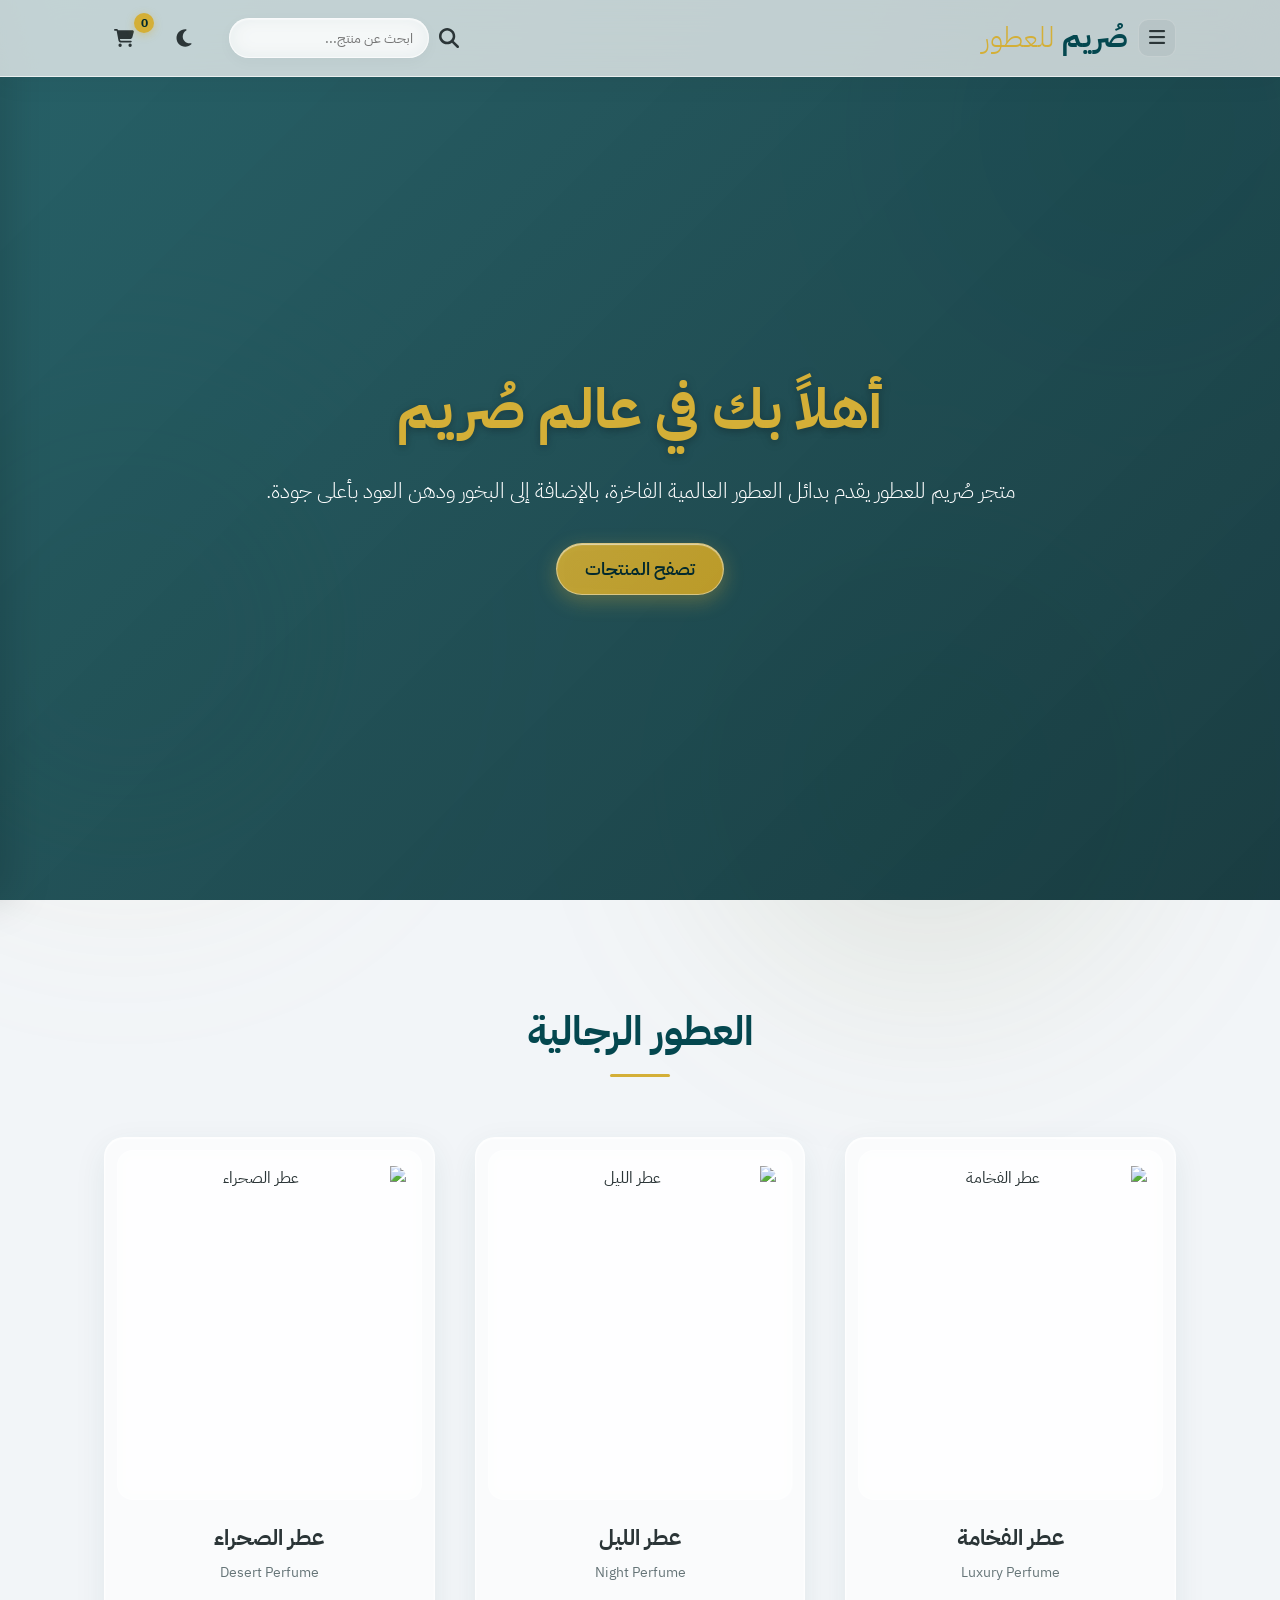
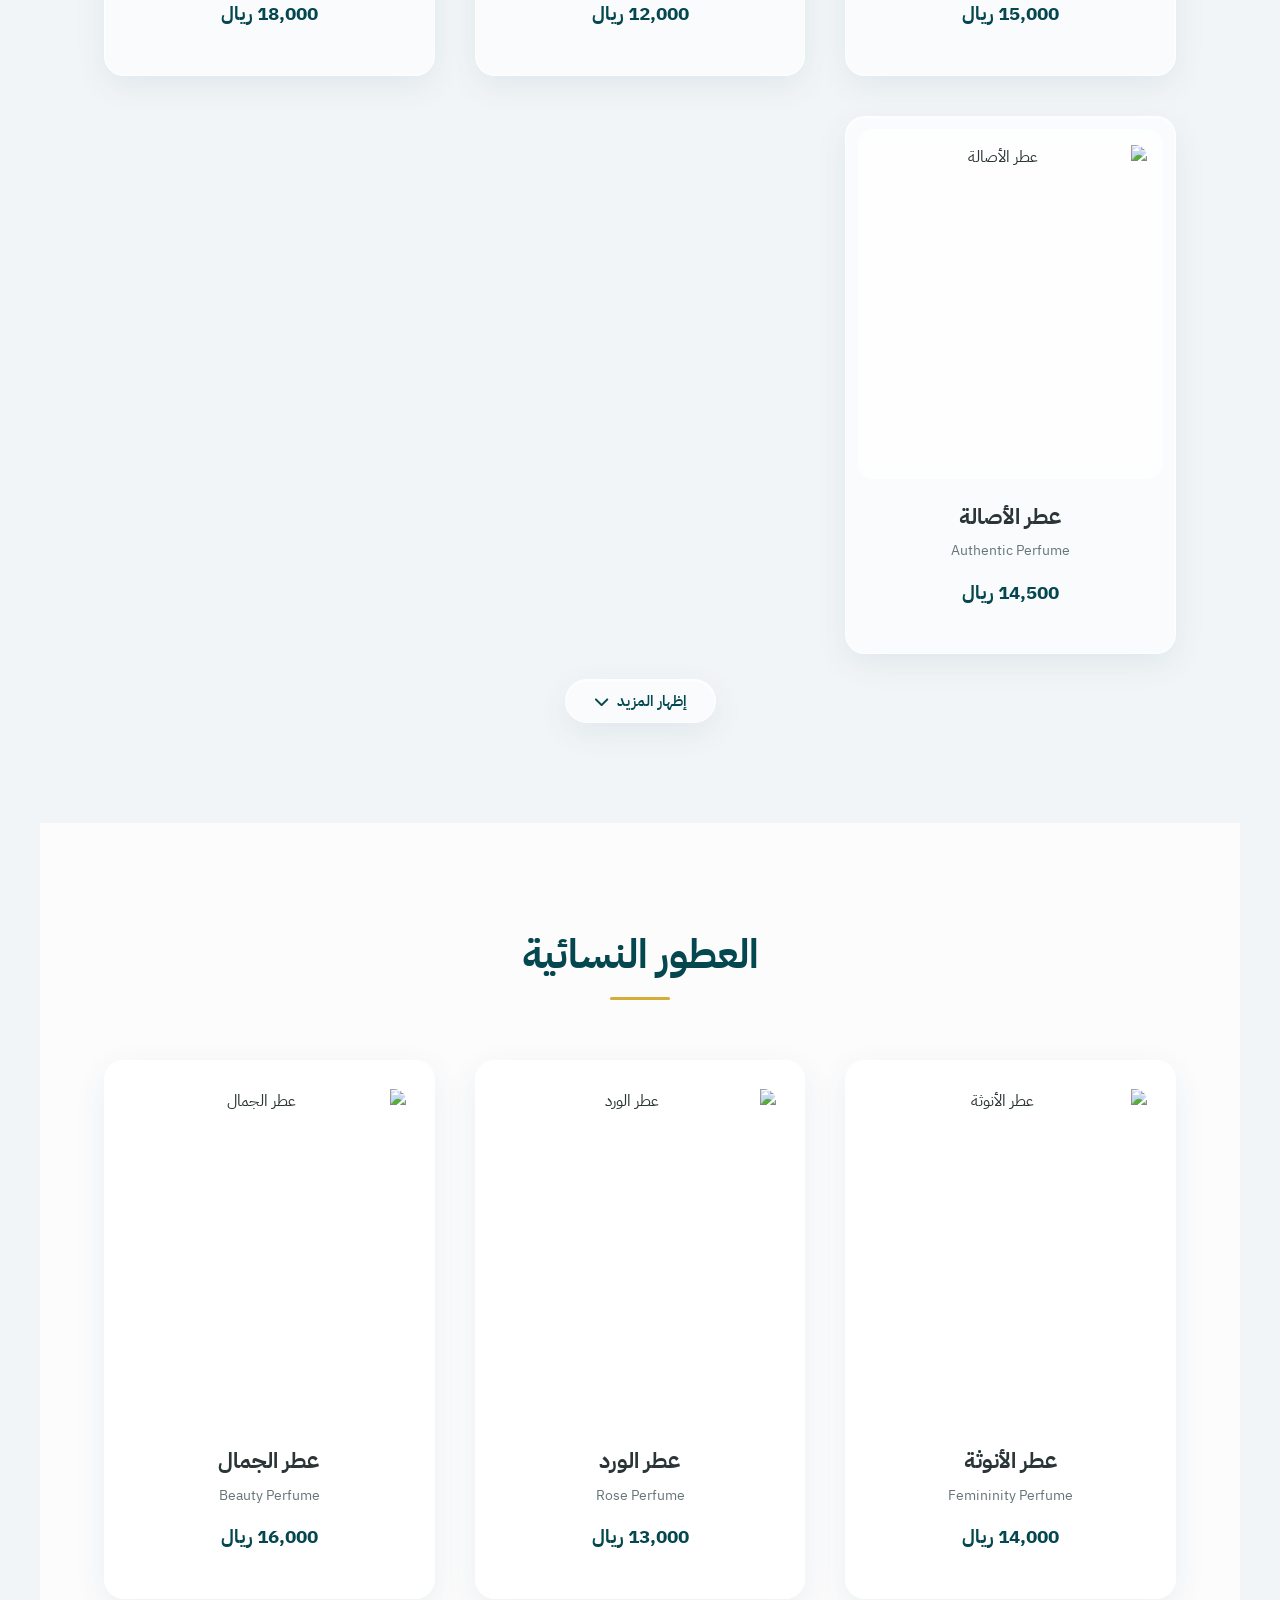
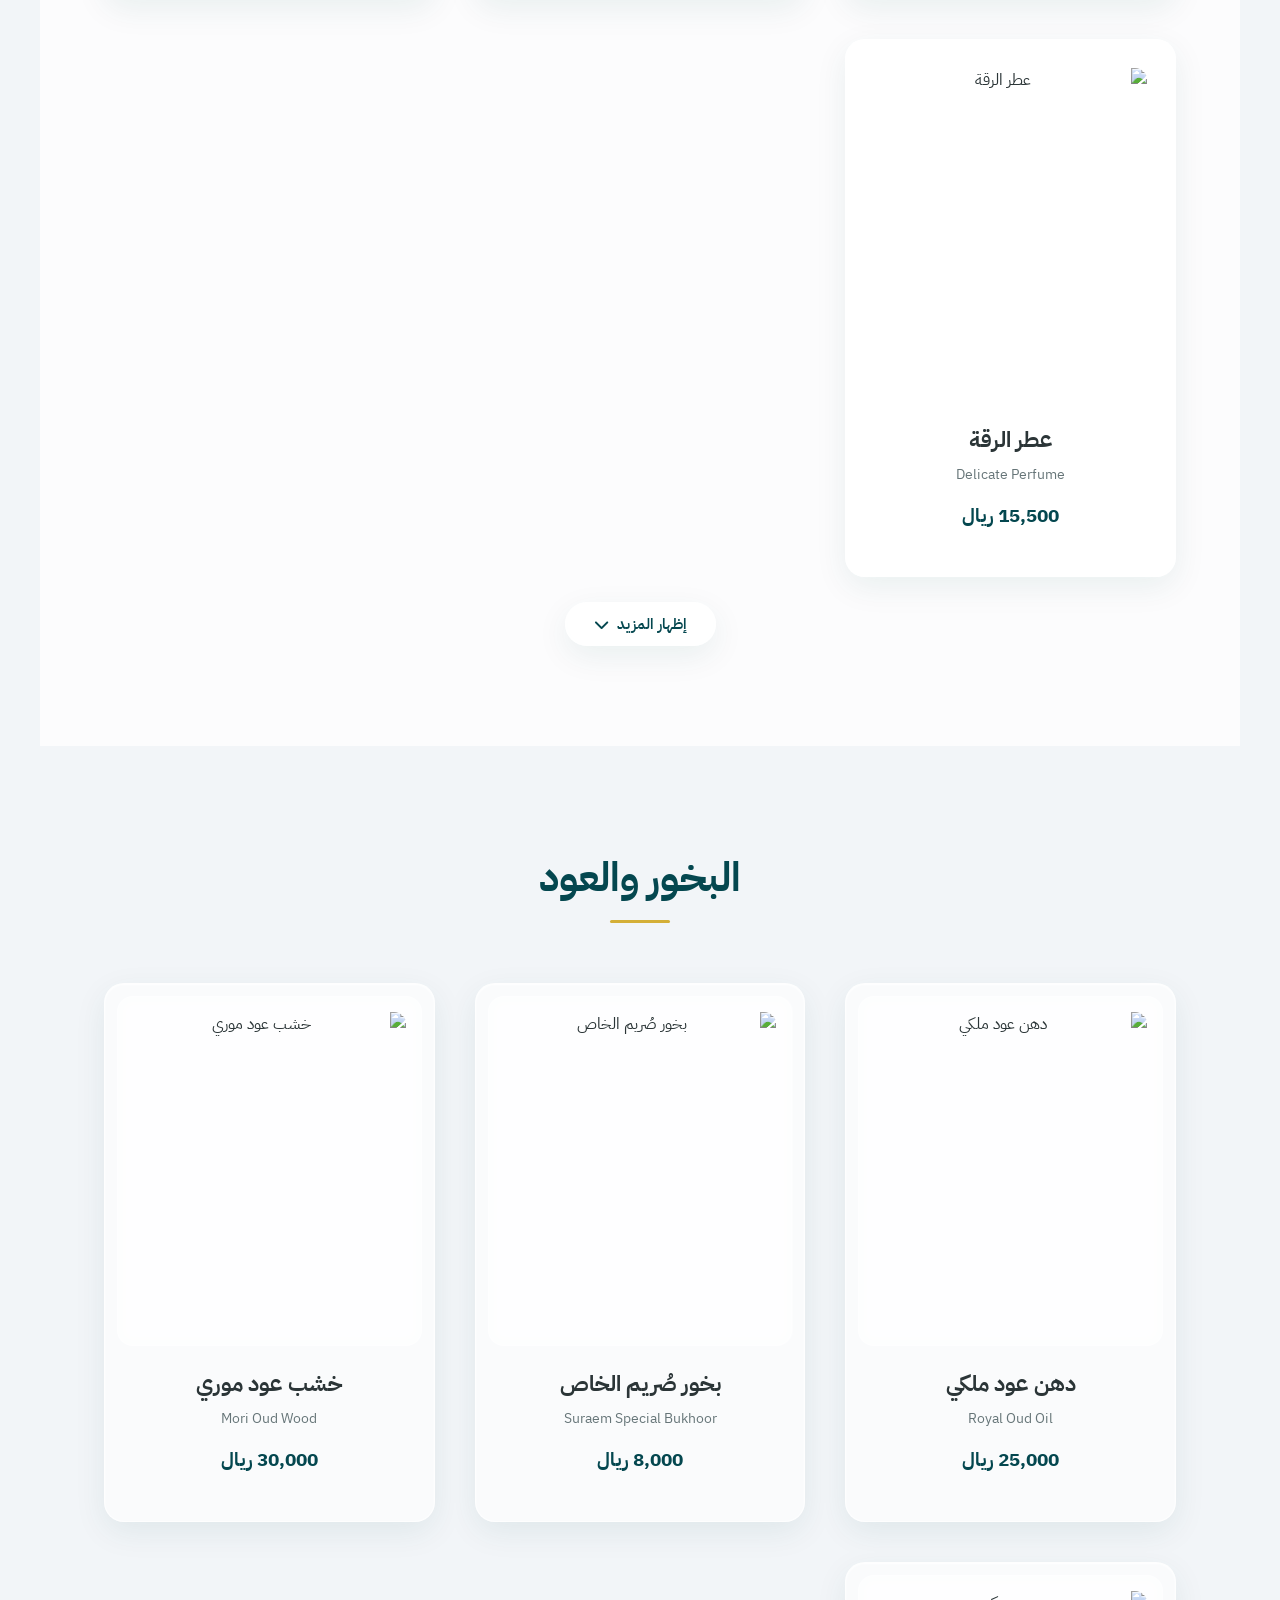
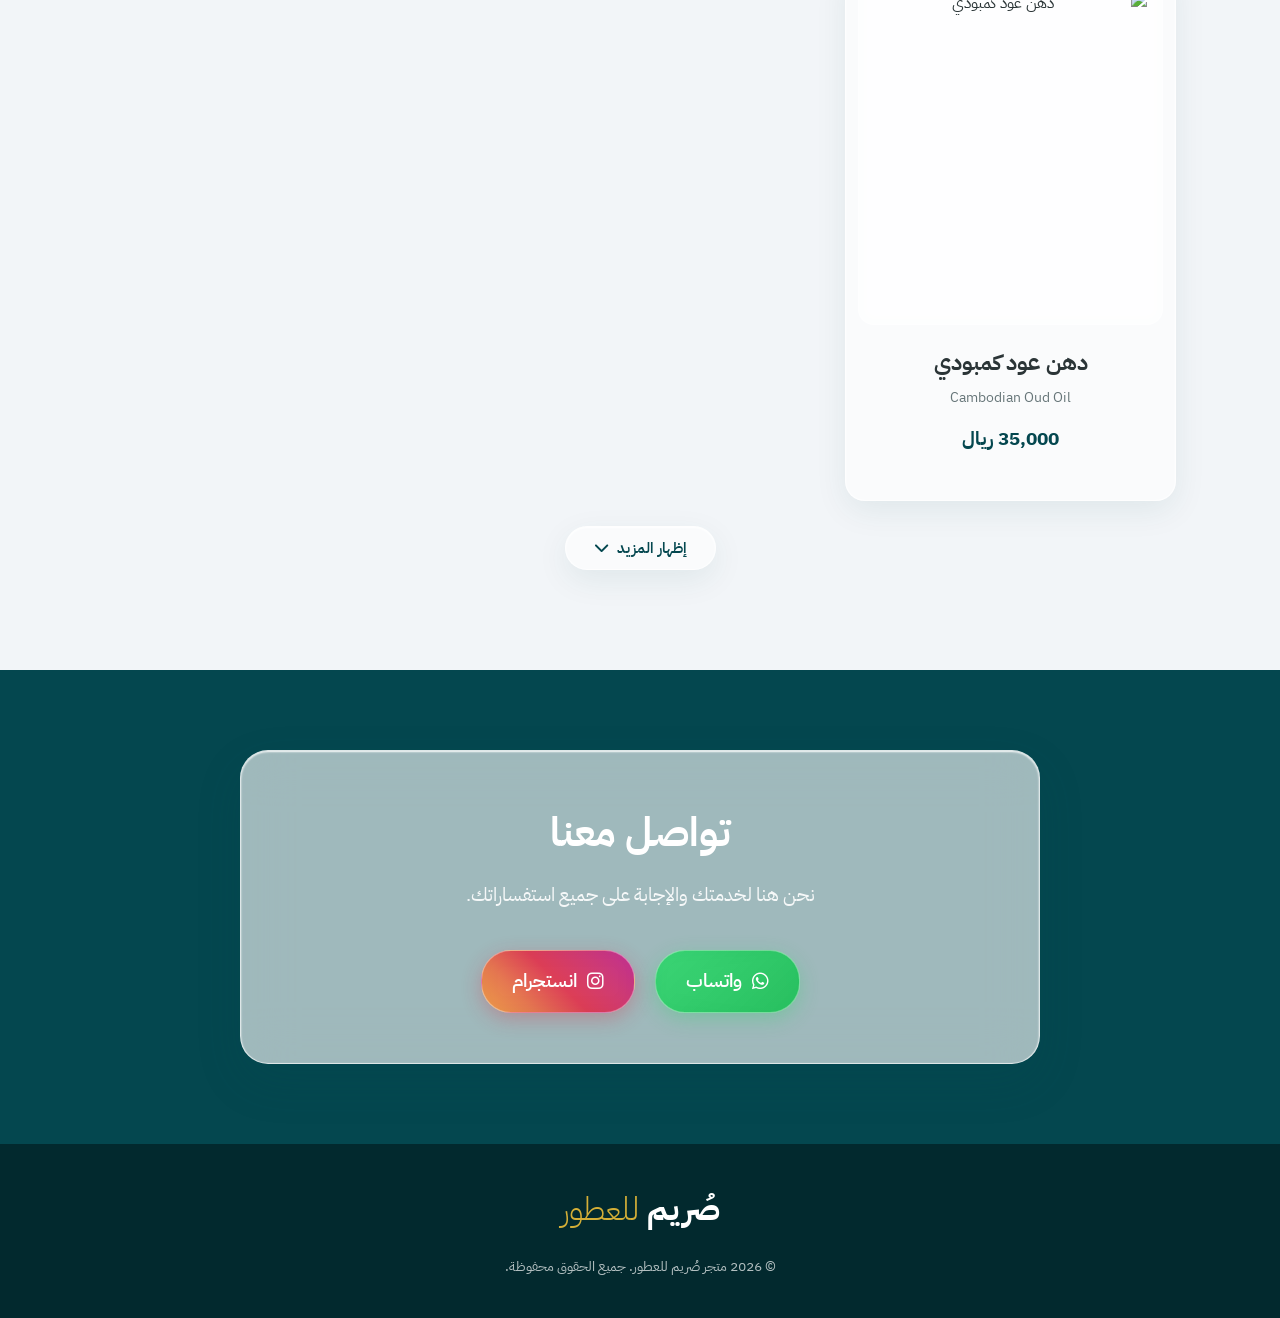
==== index.html @ 3598e78b "Add files via upload" ====
<!DOCTYPE html>
<html lang="ar" dir="rtl">

<head>
    <meta charset="UTF-8">
    <meta name="viewport" content="width=device-width, initial-scale=1.0">
    <title>صُريم للعطور | Suraem Perfumes</title>
    <!-- Google Fonts -->
    <link rel="preconnect" href="https://fonts.googleapis.com">
    <link rel="preconnect" href="https://fonts.gstatic.com" crossorigin>
    <link href="https://fonts.googleapis.com/css2?family=IBM+Plex+Sans+Arabic:wght@300;400;500;600;700&display=swap" rel="stylesheet">
    <!-- Font Awesome for Icons -->
    <link rel="stylesheet" href="https://cdnjs.cloudflare.com/ajax/libs/font-awesome/6.4.0/css/all.min.css">
    <!-- Custom CSS -->
    <link rel="stylesheet" href="style.css">
</head>

<body>

    <!-- Ambient Glass Background Orbs -->
    <div class="ambient-glow orb-1"></div>
    <div class="ambient-glow orb-2"></div>
    <div class="ambient-glow orb-3"></div>

    <!-- Loading Overlay for WhatsApp Redirect -->
    <div id="loader" class="loader-overlay hidden">
        <div class="spinner"></div>
        <p>جاري تحويلك للواتساب...</p>
    </div>

    <!-- Navigation Drawer Overlay -->
    <div id="nav-drawer-overlay" class="drawer-overlay hidden"></div>

    <!-- Navigation -->
    <nav id="navbar">
        <div class="nav-container">
            <div class="nav-brand-group">
                <div class="hamburger" id="hamburger-toggle" title="القائمة">
                    <i class="fas fa-bars"></i>
                </div>
                <a href="#" class="logo" id="nav-logo">
                    <h1>صُريم <span>للعطور</span></h1>
                </a>
            </div>

            <ul class="nav-links" id="main-nav-links">
                <li><a href="#home" data-target="home" class="nav-link scroll-link active"><i class="fas fa-home nav-icon"></i> الرئيسية</a></li>
                <li><a href="#men" data-target="men" class="nav-link scroll-link"><i class="fas fa-mars nav-icon"></i> عطور رجالية</a></li>
                <li><a href="#women" data-target="women" class="nav-link scroll-link"><i class="fas fa-venus nav-icon"></i> عطور نسائية</a></li>
                <li><a href="#oud" data-target="oud" class="nav-link scroll-link"><i class="fas fa-smog nav-icon"></i> بخور وعود</a></li>
                <li><a href="#contact" data-target="contact" class="nav-link scroll-link"><i class="fas fa-envelope nav-icon"></i> تواصل بنا</a></li>
                <li><a href="admin.html" id="admin-nav-link" class="nav-link admin-link"><i class="fas fa-user-shield nav-icon"></i> لوحة الإدارة</a></li>
            </ul>

            <div class="nav-actions">
                <div class="search-container" id="search-container">
                    <button id="search-toggle" class="icon-btn search-btn" title="بحث">
                        <svg xmlns="http://www.w3.org/2000/svg" viewBox="0 0 512 512" fill="currentColor" width="20"
                            height="20">
                            <path
                                d="M416 208c0 45.9-14.9 88.3-40 122.7L502.6 457.4c12.5 12.5 12.5 32.8 0 45.3s-32.8 12.5-45.3 0L330.7 376c-34.4 25.2-76.8 40-122.7 40C93.1 416 0 322.9 0 208S93.1 0 208 0S416 93.1 416 208zM208 352a144 144 0 1 0 0-288 144 144 0 1 0 0 288z" />
                        </svg>
                    </button>
                    <div class="search-box-wrapper" id="search-box-wrapper">
                        <div class="search-input-inner">
                            <input type="text" id="search-input" class="search-input" placeholder="ابحث عن منتج...">
                            <button id="search-close" class="search-close-btn" title="إغلاق البحث">
                                <i class="fas fa-times"></i>
                            </button>
                        </div>
                        <div id="search-results" class="search-results hidden"></div>
                    </div>
                </div>
                <button id="theme-toggle" class="icon-btn" title="تغيير المظهر">
                    <svg xmlns="http://www.w3.org/2000/svg" viewBox="0 0 384 512" fill="currentColor" width="20"
                        height="20">
                        <path
                            d="M223.5 32C100 32 0 132.3 0 256S100 480 223.5 480c60.6 0 115.5-24.2 155.8-63.4c5-4.9 6.3-12.5 3.1-18.7s-10.1-9.7-17-8.5c-9.8 1.7-19.8 2.6-30.1 2.6c-96.9 0-175.5-78.8-175.5-176c0-65.8 36-123.1 89.3-153.3c6.1-3.5 9.2-10.5 7.7-17.3s-7.3-11.9-14.3-12.5c-6.3-.5-12.6-.8-19-.8z" />
                    </svg>
                </button>
                <button id="cart-toggle" class="icon-btn cart-btn" title="السلة">
                    <svg xmlns="http://www.w3.org/2000/svg" viewBox="0 0 576 512" fill="currentColor" width="20"
                        height="20">
                        <path
                            d="M0 24C0 10.7 10.7 0 24 0H69.5c22 0 41.5 12.8 50.6 32h411c26.3 0 45.5 25 38.6 50.4l-41 152.3c-8.5 31.4-37 53.3-69.5 53.3H170.7l5.4 28.5c2.2 11.3 12.1 19.5 23.6 19.5H488c13.3 0 24 10.7 24 24s-10.7 24-24 24H199.7c-34.6 0-64.3-24.6-70.7-58.5L77.4 54.5c-.7-3.8-4-6.5-7.9-6.5H24C10.7 48 0 37.3 0 24zM128 464a48 48 0 1 1 96 0 48 48 0 1 1 -96 0zm336-48a48 48 0 1 1 0 96 48 48 0 1 1 0-96z" />
                    </svg>
                    <span id="cart-count" class="cart-count">0</span>
                </button>
            </div>
        </div>
    </nav>

    <!-- Cart Sidebar -->
    <div id="cart-overlay" class="cart-overlay hidden"></div>
    <aside id="cart-sidebar" class="cart-sidebar closed">
        <div class="cart-header">
            <h2>سلة المشتريات</h2>
            <button id="close-cart" class="close-btn"><i class="fas fa-times"></i></button>
        </div>
        <div id="cart-items" class="cart-items">
            <!-- Cart items will be injected here by JS -->
        </div>
        <div class="cart-footer">
            <div class="cart-total">
                <span>الإجمالي:</span>
                <span id="total-price" class="total-price">0 ريال</span>
            </div>
            <button id="checkout-btn" class="btn btn-primary checkout-btn" disabled>
                <i class="fab fa-whatsapp"></i> إتمام الطلب
            </button>
        </div>
    </aside>

    <!-- Main Views Container -->
    <main id="app-container">

        <!-- ================= HOME VIEW ================= -->
        <div id="home-view" class="view active-view">
            <!-- Hero Section -->
            <header id="home" class="hero">
                <div class="hero-overlay"></div>
                <div class="hero-content fade-in">
                    <h2>أهلاً بك في عالم صُريم</h2>
                    <p>متجر صُريم للعطور يقدم بدائل العطور العالمية الفاخرة، بالإضافة إلى البخور ودهن العود بأعلى جودة.
                    </p>
                    <button id="shop-now-btn" class="btn btn-primary">تصفح المنتجات</button>
                </div>
            </header>

            <!-- Men's Perfumes Section -->
            <section id="men" class="products-section">
                <div class="section-title fade-in">
                    <h2>العطور الرجالية</h2>
                    <div class="underline"></div>
                </div>
                <div id="men-grid" class="products-grid">
                    <!-- Injected by JS -->
                </div>
                <div id="men-action" class="section-action"></div>
            </section>

            <!-- Women's Perfumes Section -->
            <section id="women" class="products-section bg-secondary">
                <div class="section-title fade-in">
                    <h2>العطور النسائية</h2>
                    <div class="underline"></div>
                </div>
                <div id="women-grid" class="products-grid">
                    <!-- Injected by JS -->
                </div>
                <div id="women-action" class="section-action"></div>
            </section>

            <!-- Incense & Oud Section -->
            <section id="oud" class="products-section">
                <div class="section-title fade-in">
                    <h2>البخور والعود</h2>
                    <div class="underline"></div>
                </div>
                <div id="oud-grid" class="products-grid">
                    <!-- Injected by JS -->
                </div>
                <div id="oud-action" class="section-action"></div>
            </section>

            <!-- Contact Section -->
            <section id="contact" class="contact-section bg-primary fade-in">
                <div class="contact-content">
                    <h2>تواصل معنا</h2>
                    <p>نحن هنا لخدمتك والإجابة على جميع استفساراتك.</p>
                    <div class="social-links">
                        <a href="https://wa.me/967783445511" target="_blank" class="social-btn whatsapp">
                            <i class="fab fa-whatsapp"></i> واتساب
                        </a>
                        <a href="https://www.instagram.com/suraemye?igsh=Nmk2NDN5eDNycDFh" target="_blank"
                            class="social-btn instagram">
                            <i class="fab fa-instagram"></i> انستجرام
                        </a>
                    </div>
                </div>
            </section>
        </div>

        <!-- ================= PRODUCT DETAILS VIEW ================= -->
        <div id="product-view" class="view hidden-view">
            <div class="product-page-container">
                <button id="back-to-home" class="back-btn"><i class="fas fa-arrow-right"></i> العودة للمتجر</button>

                <div class="product-details-grid" id="product-details-content">
                    <!-- Product details injected by JS -->
                </div>

                <!-- You May Also Like Section -->
                <section class="related-products-section">
                    <div class="section-title">
                        <h2>قد يعجبك أيضاً</h2>
                        <div class="underline"></div>
                    </div>
                    <div id="related-grid" class="products-grid"></div>
                </section>
            </div>
        </div>

    </main>

    <!-- Footer -->
    <footer>
        <div class="footer-content">
            <div class="footer-logo">
                <h2>صُريم <span>للعطور</span></h2>
            </div>
            <p>&copy; 2026 متجر صُريم للعطور. جميع الحقوق محفوظة.</p>
        </div>
    </footer>

    <!-- Scripts -->
    <script src="script.js"></script>
    <script>
        if ('serviceWorker' in navigator) {
            window.addEventListener('load', () => {
                navigator.serviceWorker.register('sw.js')
                    .then(reg => console.log('Service Worker Registered:', reg.scope))
                    .catch(err => console.error('Service Worker Registration Failed:', err));
            });
        }
    </script>
</body>

</html>
---- style.css ----
/* Custom Properties - Light Mode (Default) - Apple Glassmorphism Theme */
:root {
    --primary-color: #04474F;
    --primary-light: #06606b;
    --primary-dark: #02292e;
    --accent-color: #D4AF37;
    /* Gold */
    --accent-light: #f3e5ab;
    /* Soft Beige */

    --bg-main: #f2f5f8;
    --bg-secondary: rgba(255, 255, 255, 0.72);
    --bg-card: rgba(255, 255, 255, 0.62);
    --bg-card-hover: rgba(255, 255, 255, 0.82);

    --text-main: #2b3537;
    --text-muted: #667578;
    --text-inverse: #ffffff;

    --border-color: rgba(255, 255, 255, 0.5);
    --glass-border: 1px solid rgba(255, 255, 255, 0.65);
    --glass-border-hover: 1px solid rgba(212, 175, 55, 0.5);
    --glass-blur: blur(16px);
    --glass-blur-heavy: blur(26px);

    --transition: all 0.3s ease;
    --shadow: 0 10px 32px 0 rgba(4, 71, 79, 0.08), 0 1px 1px 0 rgba(255, 255, 255, 0.8) inset;
    --shadow-hover: 0 18px 45px 0 rgba(4, 71, 79, 0.15), 0 1px 2px 0 rgba(255, 255, 255, 0.95) inset;

    --font-ar: 'IBM Plex Sans Arabic', -apple-system, BlinkMacSystemFont, 'Segoe UI', Roboto, sans-serif;
    --font-en: 'IBM Plex Sans Arabic', -apple-system, BlinkMacSystemFont, 'Segoe UI', Roboto, sans-serif;
}

/* Custom Properties - Dark Mode - Apple Dark Glass Theme */
body.dark-mode {
    --bg-main: #0d1315;
    --bg-secondary: rgba(22, 33, 35, 0.72);
    --bg-card: rgba(26, 38, 41, 0.62);
    --bg-card-hover: rgba(34, 49, 53, 0.8);

    --text-main: #f0f4f5;
    --text-muted: #a0b0b3;
    --text-inverse: #ffffff;

    --border-color: rgba(255, 255, 255, 0.12);
    --glass-border: 1px solid rgba(255, 255, 255, 0.15);
    --glass-border-hover: 1px solid rgba(212, 175, 55, 0.45);

    --shadow: 0 10px 32px 0 rgba(0, 0, 0, 0.45), 0 1px 1px 0 rgba(255, 255, 255, 0.1) inset;
    --shadow-hover: 0 18px 45px 0 rgba(212, 175, 55, 0.18), 0 1px 2px 0 rgba(255, 255, 255, 0.18) inset;
}

/* Reset & Base Styles */
* {
    margin: 0;
    padding: 0;
    box-sizing: border-box;
}

/* Hide Scrollbar Globally (Maintains Scroll Functionality) */
html,
body,
* {
    scrollbar-width: none !important;
    -ms-overflow-style: none !important;
}

html::-webkit-scrollbar,
body::-webkit-scrollbar,
*::-webkit-scrollbar {
    display: none !important;
    width: 0 !important;
    height: 0 !important;
}

html {
    scroll-behavior: auto;
}

body {
    font-family: var(--font-ar);
    color: var(--text-main);
    background-color: var(--bg-main);
    line-height: 1.6;
    overflow-x: hidden;
    position: relative;
    transition: background-color 0.3s ease, color 0.3s ease;
}

/* Ambient Glass Glow Orbs */
.ambient-glow {
    position: fixed;
    border-radius: 50%;
    filter: blur(100px);
    z-index: -1;
    pointer-events: none;
    opacity: 0.55;
    transition: opacity 0.5s ease;
}

body.dark-mode .ambient-glow {
    opacity: 0.35;
}

.orb-1 {
    top: -120px;
    right: -100px;
    width: 500px;
    height: 500px;
    background: radial-gradient(circle, rgba(4, 71, 79, 0.35) 0%, rgba(6, 96, 107, 0.08) 70%, transparent 100%);
}

.orb-2 {
    top: 40%;
    left: -150px;
    width: 550px;
    height: 550px;
    background: radial-gradient(circle, rgba(212, 175, 55, 0.25) 0%, rgba(243, 229, 171, 0.08) 70%, transparent 100%);
}

.orb-3 {
    bottom: -100px;
    right: 10%;
    width: 450px;
    height: 450px;
    background: radial-gradient(circle, rgba(4, 71, 79, 0.28) 0%, rgba(212, 175, 55, 0.18) 70%, transparent 100%);
}

a {
    text-decoration: none;
    color: inherit;
    transition: var(--transition);
}

ul {
    list-style: none;
}

img {
    max-width: 100%;
    height: auto;
    display: block;
}

/* Typography */
h1,
h2,
h3,
h4 {
    font-weight: 700;
    color: var(--primary-color);
}

body.dark-mode h1,
body.dark-mode h2,
body.dark-mode h3,
body.dark-mode h4 {
    color: var(--accent-color);
    /* Headings turn gold in dark mode for contrast */
}

body.dark-mode .logo h1 {
    color: var(--text-main);
}

body.dark-mode .logo span {
    color: var(--accent-color);
}

.product-name-en {
    font-family: var(--font-en);
    font-weight: 400;
    font-size: 0.9rem;
    color: var(--text-muted);
    margin-top: 5px;
}

/* Utility Classes */
.bg-secondary {
    background-color: var(--bg-secondary);
}

.bg-primary {
    background-color: var(--primary-color);
    color: var(--text-inverse);
}

.bg-primary h2,
.bg-primary p {
    color: var(--text-inverse);
}

/* Buttons */
.btn {
    display: inline-flex;
    justify-content: center;
    align-items: center;
    gap: 8px;
    padding: 12px 28px;
    border-radius: 30px;
    font-size: 1.1rem;
    font-weight: 600;
    cursor: pointer;
    transition: var(--transition);
    border: none;
    outline: none;
    text-align: center;
    font-family: var(--font-ar);
    backdrop-filter: blur(10px);
    -webkit-backdrop-filter: blur(10px);
}

.btn:disabled {
    opacity: 0.5;
    cursor: not-allowed;
    transform: none !important;
    box-shadow: none !important;
}

.btn-primary {
    background: linear-gradient(135deg, rgba(212, 175, 55, 0.9) 0%, rgba(197, 160, 40, 0.95) 100%);
    color: var(--primary-dark);
    border: 1px solid rgba(255, 255, 255, 0.4);
    box-shadow: 0 6px 20px rgba(212, 175, 55, 0.32), 0 1px 1px rgba(255, 255, 255, 0.6) inset;
}

.btn-primary:hover:not(:disabled) {
    background: linear-gradient(135deg, rgba(225, 188, 65, 0.95) 0%, rgba(212, 175, 55, 1) 100%);
    transform: translateY(-2px);
    box-shadow: 0 10px 25px rgba(212, 175, 55, 0.42), 0 1px 2px rgba(255, 255, 255, 0.8) inset;
}

.btn-outline {
    background: rgba(4, 71, 79, 0.06);
    border: 1px solid var(--primary-color);
    color: var(--primary-color);
    padding: 8px 20px;
    font-size: 1rem;
    box-shadow: 0 4px 15px rgba(4, 71, 79, 0.05), 0 1px 1px rgba(255, 255, 255, 0.4) inset;
}

body.dark-mode .btn-outline {
    background: rgba(212, 175, 55, 0.08);
    border-color: var(--accent-color);
    color: var(--accent-color);
}

.btn-outline:hover:not(:disabled) {
    background: var(--primary-color);
    color: var(--text-inverse);
    transform: translateY(-2px);
    box-shadow: 0 8px 20px rgba(4, 71, 79, 0.25);
}

body.dark-mode .btn-outline:hover:not(:disabled) {
    background: var(--accent-color);
    color: var(--primary-dark);
    transform: translateY(-2px);
    box-shadow: 0 8px 20px rgba(212, 175, 55, 0.3);
}

/* Search Container Styles */
.search-container {
    display: flex;
    align-items: center;
    position: relative;
    z-index: 9999;
}

.search-input {
    display: block;
    width: 200px;
    opacity: 1;
    visibility: visible;
    padding: 8px 15px;
    margin-left: 5px;
    border: var(--glass-border);
    background: rgba(255, 255, 255, 0.55);
    backdrop-filter: blur(12px);
    -webkit-backdrop-filter: blur(12px);
    color: var(--text-main);
    border-radius: 20px;
    transition: var(--transition);
    font-family: var(--font-ar);
    font-size: 0.9rem;
    box-shadow: 0 4px 15px rgba(0, 0, 0, 0.03), 0 1px 1px rgba(255, 255, 255, 0.5) inset;
}

body.dark-mode .search-input {
    background: rgba(255, 255, 255, 0.08);
    border-color: rgba(255, 255, 255, 0.15);
}

.search-input:focus {
    width: 230px;
    border-color: var(--primary-color);
    box-shadow: 0 0 15px rgba(4, 71, 79, 0.15), 0 1px 2px rgba(255, 255, 255, 0.8) inset;
}

body.dark-mode .search-input:focus {
    border-color: var(--accent-color);
    box-shadow: 0 0 15px rgba(212, 175, 55, 0.2);
}

.search-results {
    position: absolute;
    top: 100%;
    right: 0;
    width: 280px;
    background-color: rgba(242, 245, 248, 0.95) !important;
    backdrop-filter: var(--glass-blur-heavy) !important;
    -webkit-backdrop-filter: var(--glass-blur-heavy) !important;
    border: var(--glass-border) !important;
    border-radius: 16px !important;
    box-shadow: 0 15px 40px rgba(0, 0, 0, 0.3) !important;
    max-height: 360px;
    overflow-y: auto;
    z-index: 10000;
    margin-top: 10px;
}

body.dark-mode .search-results {
    background-color: rgba(13, 19, 21, 0.95) !important;
    border: var(--glass-border) !important;
}

.search-results.hidden {
    display: none;
}

.search-item {
    padding: 11px 16px;
    display: flex;
    align-items: center;
    gap: 14px;
    cursor: pointer;
    transition: var(--transition);
    border-bottom: 1px solid var(--border-color);
    color: var(--text-main);
    text-align: right;
}

.search-item:last-child {
    border-bottom: none;
}

.search-item:hover {
    background: rgba(4, 71, 79, 0.08);
}

body.dark-mode .search-item:hover {
    background: rgba(255, 255, 255, 0.08);
}

.search-item-img {
    width: 48px;
    height: 48px;
    border-radius: 10px;
    object-fit: cover;
    border: 1px solid rgba(255, 255, 255, 0.4);
}

.search-item-name {
    color: var(--text-main) !important;
}

.search-item-price {
    color: #ffffff !important;
}

/* Icon Buttons (Theme/Cart) */
.icon-btn {
    background: none !important;
    border: none !important;
    color: var(--text-main);
    cursor: pointer;
    transition: var(--transition);
    position: relative;
    padding: 5px;
    display: inline-flex !important;
    align-items: center;
    justify-content: center;
    opacity: 1 !important;
    visibility: visible !important;
    z-index: 9999;
    flex-shrink: 0;
    min-width: 40px !important;
    min-height: 40px !important;
}

.icon-btn i,
.icon-btn svg {
    font-size: 1.5rem !important;
    color: var(--text-main) !important;
    display: inline-block !important;
    opacity: 1 !important;
    visibility: visible !important;
    line-height: 1 !important;
}

body.dark-mode .icon-btn,
body.dark-mode .icon-btn i,
body.dark-mode .icon-btn svg {
    color: #ffffff !important;
}

.icon-btn:hover,
.icon-btn:hover i,
.icon-btn:hover svg {
    color: var(--primary-color) !important;
    transform: scale(1.08);
}

body.dark-mode .icon-btn:hover,
body.dark-mode .icon-btn:hover i,
body.dark-mode .icon-btn:hover svg {
    color: var(--accent-color) !important;
    transform: scale(1.08);
}

.cart-btn .cart-count {
    position: absolute;
    top: -5px;
    right: -10px;
    background-color: var(--accent-color);
    color: var(--primary-dark);
    font-size: 0.75rem;
    font-weight: 700;
    height: 20px;
    width: 20px;
    border-radius: 50%;
    display: flex;
    justify-content: center;
    align-items: center;
    font-family: var(--font-en);
    box-shadow: 0 2px 8px rgba(212, 175, 55, 0.4);
}

.bounce {
    animation: bounce 0.3s ease;
}

@keyframes bounce {
    0% {
        transform: scale(1);
    }

    50% {
        transform: scale(1.15);
    }

    100% {
        transform: scale(1);
    }
}

/* Navbar - Floating Glass Panel */
#navbar {
    position: fixed;
    top: 0;
    width: 100%;
    background-color: var(--bg-secondary);
    backdrop-filter: var(--glass-blur-heavy);
    -webkit-backdrop-filter: var(--glass-blur-heavy);
    z-index: 10000;
    transition: var(--transition);
    border-bottom: var(--glass-border);
    box-shadow: 0 4px 30px rgba(0, 0, 0, 0.05);
}

body.dark-mode #navbar {
    background-color: rgba(18, 26, 28, 0.75);
    border-bottom: 1px solid rgba(255, 255, 255, 0.1);
    box-shadow: 0 4px 30px rgba(0, 0, 0, 0.4);
}

#navbar.scrolled {
    padding: 3px 0;
    background-color: rgba(255, 255, 255, 0.82);
    box-shadow: 0 10px 35px rgba(4, 71, 79, 0.1);
}

body.dark-mode #navbar.scrolled {
    background-color: rgba(15, 22, 24, 0.88);
    box-shadow: 0 10px 35px rgba(0, 0, 0, 0.5);
}

.nav-container {
    max-width: 1200px;
    margin: 0 auto;
    padding: 15px 5%;
    display: flex;
    justify-content: space-between;
    align-items: center;
}

.logo h1 {
    font-size: 1.8rem;
    color: var(--primary-color);
}

.logo span {
    color: var(--accent-color);
    font-weight: 300;
}

.nav-brand-group {
    display: flex !important;
    flex-direction: row !important;
    align-items: center !important;
    gap: 10px !important;
    flex-wrap: nowrap !important;
    white-space: nowrap !important;
}

.hamburger {
    display: flex !important;
    align-items: center;
    justify-content: center;
    width: 38px;
    height: 38px;
    font-size: 1.15rem;
    color: var(--text-main);
    cursor: pointer;
    border-radius: 10px;
    transition: var(--transition);
    background-color: rgba(0, 0, 0, 0.04);
    border: 1px solid rgba(255, 255, 255, 0.2);
}

body.dark-mode .hamburger {
    background-color: rgba(255, 255, 255, 0.08);
    border-color: rgba(255, 255, 255, 0.12);
}

.hamburger:hover, .hamburger:active {
    color: var(--accent-color);
    background-color: rgba(4, 71, 79, 0.12);
}

.nav-actions {
    display: flex;
    align-items: center;
    gap: 20px;
    opacity: 1 !important;
    visibility: visible !important;
    z-index: 9999;
}

/* Universal Side Drawer Navigation (All Screen Sizes: Mobile, Tablet, Laptop, Desktop) */
.drawer-overlay {
    position: fixed !important;
    top: 0 !important;
    left: 0 !important;
    width: 100% !important;
    height: 100vh !important;
    background-color: rgba(0, 0, 0, 0.4) !important;
    backdrop-filter: blur(8px) !important;
    -webkit-backdrop-filter: blur(8px) !important;
    z-index: 9998 !important;
    opacity: 0;
    visibility: hidden;
    transition: opacity 0.3s ease, visibility 0.3s ease;
}

.drawer-overlay.active {
    opacity: 1 !important;
    visibility: visible !important;
}

.nav-links {
    display: flex !important;
    position: absolute !important;
    top: 100% !important;
    right: -100% !important;
    left: auto !important;
    width: min(86vw, 330px) !important;
    max-width: 330px !important;
    height: calc(100vh - 100%) !important;
    background-color: var(--bg-card) !important;
    backdrop-filter: var(--glass-blur-heavy) !important;
    -webkit-backdrop-filter: var(--glass-blur-heavy) !important;
    border-left: var(--glass-border) !important;
    border-bottom: var(--glass-border) !important;
    box-shadow: -10px 10px 40px rgba(0, 0, 0, 0.15) !important;
    flex-direction: column !important;
    padding: 10px 0 16px 0 !important;
    z-index: 9999 !important;
    transition: right 0.3s ease !important;
    overflow-y: auto !important;
    pointer-events: auto !important;
}

body.dark-mode .nav-links {
    background-color: var(--bg-card) !important;
    border-left: var(--glass-border) !important;
    border-bottom: var(--glass-border) !important;
}

.nav-links.active {
    right: 0 !important;
}

.nav-links a {
    display: flex !important;
    align-items: center !important;
    gap: 12px !important;
    padding: 12px 16px !important;
    margin: 5px 12px !important;
    border-radius: 16px !important;
    font-size: 0.92rem !important;
    font-weight: 600 !important;
    color: var(--text-main) !important;
    background: rgba(255, 255, 255, 0.4) !important;
    backdrop-filter: blur(10px) !important;
    -webkit-backdrop-filter: blur(10px) !important;
    border: var(--glass-border) !important;
    transition: var(--transition) !important;
    text-align: right !important;
    text-decoration: none !important;
    cursor: pointer !important;
    pointer-events: auto !important;
}

.nav-links a::after,
.nav-links a:hover::after,
.nav-links a.active::after {
    display: none !important;
    content: none !important;
    width: 0 !important;
}

body.dark-mode .nav-links a {
    background: rgba(255, 255, 255, 0.04) !important;
}

.nav-links a:hover,
.nav-links a.active {
    border-color: var(--primary-color) !important;
    color: var(--primary-color) !important;
}

body.dark-mode .nav-links a:hover,
body.dark-mode .nav-links a.active {
    border-color: var(--accent-color) !important;
    color: var(--accent-color) !important;
}

.nav-links a .nav-icon {
    width: 18px;
    text-align: center;
    font-size: 1rem;
    color: var(--primary-color);
}

body.dark-mode .nav-links a .nav-icon {
    color: var(--accent-color);
}

/* SPA Views */
.view {
    transition: opacity 0.3s ease;
}

.hidden-view {
    display: none !important;
    opacity: 0;
}

.active-view {
    display: block;
    opacity: 1;
    animation: fadeIn 0.3s ease forwards;
}

@keyframes fadeIn {
    from {
        opacity: 0;
        transform: translateY(12px);
    }

    to {
        opacity: 1;
        transform: translateY(0);
    }
}

/* Hero Section */
.hero {
    height: 100vh;
    background: url('images/hero_bg.png') center/cover no-repeat;
    position: relative;
    display: flex;
    align-items: center;
    justify-content: center;
    text-align: center;
    padding: 0 20px;
}

.hero-overlay {
    position: absolute;
    top: 0;
    left: 0;
    width: 100%;
    height: 100%;
    background: linear-gradient(135deg, rgba(4, 71, 79, 0.85) 0%, rgba(2, 41, 46, 0.9) 100%);
}

.hero-content {
    position: relative;
    z-index: 1;
    max-width: 800px;
    color: var(--text-inverse);
    margin-top: 60px;
}

.hero-content h2 {
    font-size: 3.5rem;
    color: var(--accent-color);
    margin-bottom: 20px;
    text-shadow: 0 2px 10px rgba(0, 0, 0, 0.3);
}

.hero-content p {
    font-size: 1.3rem;
    margin-bottom: 35px;
    font-weight: 300;
}

/* Sections */
.products-section {
    padding: 100px 5%;
    max-width: 1200px;
    margin: 0 auto;
}

.section-title {
    text-align: center;
    margin-bottom: 60px;
}

.section-title h2 {
    font-size: 2.5rem;
    margin-bottom: 10px;
}

.underline {
    width: 60px;
    height: 3px;
    background-color: var(--accent-color);
    margin: 0 auto;
    border-radius: 2px;
}

/* Products Grid */
.products-grid {
    display: grid;
    grid-template-columns: repeat(auto-fill, minmax(300px, 1fr));
    gap: 40px;
}

.product-card {
    background: var(--bg-card);
    backdrop-filter: var(--glass-blur);
    -webkit-backdrop-filter: var(--glass-blur);
    border-radius: 20px;
    overflow: hidden;
    box-shadow: var(--shadow);
    transition: transform 0.3s ease, box-shadow 0.3s ease, border-color 0.3s ease, background-color 0.3s ease;
    position: relative;
    text-align: center;
    padding-bottom: 20px;
    border: var(--glass-border);
    cursor: pointer;
}

.product-card:hover {
    transform: translateY(-5px);
    background: var(--bg-card-hover);
    box-shadow: var(--shadow-hover);
    border: var(--glass-border-hover);
}

.product-img {
    height: 350px;
    overflow: hidden;
    background: rgba(255, 255, 255, 0.3);
    backdrop-filter: blur(8px);
    -webkit-backdrop-filter: blur(8px);
    padding: 15px;
    margin: 12px 12px 0 12px;
    border-radius: 16px;
    border: 1px solid rgba(255, 255, 255, 0.4);
    transition: border-color 0.3s ease;
}

body.dark-mode .product-img {
    background: rgba(255, 255, 255, 0.04);
    border: 1px solid rgba(255, 255, 255, 0.08);
}

.product-img img {
    width: 100%;
    height: 100%;
    object-fit: cover;
    border-radius: 12px;
    transition: transform 0.3s ease;
}

.product-card:hover .product-img img {
    transform: scale(1.05);
}

.product-info {
    padding: 20px 20px 10px;
}

.product-name {
    font-size: 1.4rem;
    margin-bottom: 5px;
    color: var(--text-main);
}

.product-price {
    display: block;
    font-size: 1.2rem;
    font-weight: 700;
    color: var(--primary-color);
    margin: 15px 0;
}

body.dark-mode .product-price {
    color: var(--accent-color);
}

/* Section Action & Show More Button */
.section-action {
    display: flex;
    justify-content: center;
    margin-top: 25px;
    width: 100%;
}

.btn-show-more {
    background: var(--bg-card);
    backdrop-filter: var(--glass-blur);
    -webkit-backdrop-filter: var(--glass-blur);
    border: var(--glass-border);
    color: var(--primary-color);
    padding: 10px 28px;
    border-radius: 25px;
    font-family: var(--font-ar);
    font-size: 0.95rem;
    font-weight: 600;
    cursor: pointer;
    transition: var(--transition);
    display: inline-flex;
    align-items: center;
    gap: 8px;
    box-shadow: var(--shadow);
}

body.dark-mode .btn-show-more {
    color: var(--accent-color);
}

.btn-show-more:hover {
    transform: translateY(-2px);
    background: var(--bg-card-hover);
    box-shadow: var(--shadow-hover);
    border-color: var(--primary-color);
}

body.dark-mode .btn-show-more:hover {
    border-color: var(--accent-color);
}

/* --- PRODUCT DETAILS PAGE --- */
.product-page-container {
    max-width: 1200px;
    margin: 0 auto;
    padding: 120px 5% 60px;
    /* Top padding accounts for navbar */
    min-height: 100vh;
}

.back-btn {
    background: rgba(255, 255, 255, 0.4);
    backdrop-filter: blur(10px);
    -webkit-backdrop-filter: blur(10px);
    border: var(--glass-border);
    padding: 8px 18px;
    border-radius: 20px;
    color: var(--text-muted);
    font-size: 1.05rem;
    font-family: var(--font-ar);
    cursor: pointer;
    display: inline-flex;
    align-items: center;
    gap: 10px;
    margin-bottom: 30px;
    transition: var(--transition);
}

body.dark-mode .back-btn {
    background: rgba(255, 255, 255, 0.06);
}

.back-btn:hover {
    color: var(--primary-color);
    transform: translateX(4px);
    border-color: var(--primary-color);
}

body.dark-mode .back-btn:hover {
    color: var(--accent-color);
    border-color: var(--accent-color);
}

.product-details-grid {
    display: grid;
    grid-template-columns: 1fr 1fr;
    gap: 60px;
    background-color: var(--bg-card);
    backdrop-filter: var(--glass-blur-heavy);
    -webkit-backdrop-filter: var(--glass-blur-heavy);
    border-radius: 24px;
    padding: 40px;
    border: var(--glass-border);
    box-shadow: var(--shadow-hover);
    margin-bottom: 80px;
}

.product-gallery {
    border-radius: 18px;
    overflow: hidden;
    background: rgba(255, 255, 255, 0.25);
    border: 1px solid rgba(255, 255, 255, 0.4);
}

.product-gallery img {
    width: 100%;
    height: 500px;
    object-fit: cover;
    transition: transform 0.3s ease;
}

.product-gallery:hover img {
    transform: scale(1.03);
}

.product-details-info {
    display: flex;
    flex-direction: column;
    justify-content: center;
}

.product-details-info h1 {
    font-size: 2.5rem;
    margin-bottom: 5px;
    color: var(--text-main);
}

.product-details-info .en-name {
    font-family: var(--font-en);
    color: var(--text-muted);
    font-size: 1.2rem;
    margin-bottom: 20px;
}

.product-details-info .price {
    font-size: 2rem;
    font-weight: 700;
    color: var(--primary-color);
    margin-bottom: 20px;
}

body.dark-mode .product-details-info .price {
    color: var(--accent-color);
}

.product-details-info .description {
    font-size: 1.1rem;
    line-height: 1.8;
    color: var(--text-muted);
    margin-bottom: 30px;
}

/* Quantity & Actions */
.action-group {
    display: flex;
    gap: 20px;
    margin-bottom: 20px;
    align-items: stretch;
}

.qty-control {
    display: flex;
    align-items: center;
    border: var(--glass-border);
    border-radius: 30px;
    overflow: hidden;
    background: rgba(255, 255, 255, 0.4);
    backdrop-filter: blur(10px);
    -webkit-backdrop-filter: blur(10px);
}

body.dark-mode .qty-control {
    background: rgba(255, 255, 255, 0.05);
}

.qty-btn {
    background: none;
    border: none;
    width: 40px;
    height: 50px;
    font-size: 1.2rem;
    cursor: pointer;
    color: var(--text-main);
    transition: background-color 0.3s ease;
}

.qty-btn:hover {
    background-color: rgba(4, 71, 79, 0.08);
}

body.dark-mode .qty-btn:hover {
    background-color: rgba(255, 255, 255, 0.1);
}

.qty-input {
    width: 50px;
    text-align: center;
    border: none;
    background: transparent;
    font-family: var(--font-en);
    font-weight: 700;
    font-size: 1.1rem;
    color: var(--text-main);
}

.add-to-cart-btn {
    flex: 1;
    height: 50px;
}

.whatsapp-direct-btn {
    width: 100%;
    background: linear-gradient(135deg, rgba(37, 211, 102, 0.88) 0%, rgba(30, 189, 88, 0.95) 100%);
    backdrop-filter: blur(10px);
    -webkit-backdrop-filter: blur(10px);
    color: white;
    border: 1px solid rgba(255, 255, 255, 0.3);
    box-shadow: 0 6px 20px rgba(37, 211, 102, 0.3);
    transition: var(--transition);
}

.whatsapp-direct-btn:hover {
    background: linear-gradient(135deg, rgba(40, 225, 110, 0.95) 0%, rgba(37, 211, 102, 1) 100%);
    transform: translateY(-2px);
    box-shadow: 0 10px 25px rgba(37, 211, 102, 0.42);
}

/* --- CART SIDEBAR --- */
.cart-overlay {
    position: fixed;
    top: 0;
    left: 0;
    width: 100%;
    height: 100%;
    background-color: rgba(0, 0, 0, 0.4);
    backdrop-filter: blur(8px);
    -webkit-backdrop-filter: blur(8px);
    z-index: 2000;
    transition: opacity 0.3s ease;
}

.cart-overlay.hidden {
    opacity: 0;
    pointer-events: none;
}

.cart-sidebar {
    position: fixed;
    top: 0;
    left: 0;
    /* Left side for RTL */
    width: 400px;
    height: 100%;
    background-color: var(--bg-card);
    backdrop-filter: var(--glass-blur-heavy);
    -webkit-backdrop-filter: var(--glass-blur-heavy);
    border-right: var(--glass-border);
    z-index: 2001;
    box-shadow: 10px 0 40px rgba(0, 0, 0, 0.15);
    display: flex;
    flex-direction: column;
    transition: transform 0.3s ease;
}

.cart-sidebar.closed {
    transform: translateX(-100%);
    /* Slide out left */
}

.cart-header {
    padding: 20px;
    border-bottom: 1px solid var(--border-color);
    display: flex;
    justify-content: space-between;
    align-items: center;
}

.cart-header h2 {
    color: var(--text-main);
    font-size: 1.5rem;
}

.close-btn {
    background: none;
    border: none;
    font-size: 1.5rem;
    color: var(--text-muted);
    cursor: pointer;
    transition: var(--transition);
}

.close-btn:hover {
    color: #ff4757;
    transform: rotate(90deg);
}

.cart-items {
    flex: 1;
    overflow-y: auto;
    padding: 20px;
    display: flex;
    flex-direction: column;
    gap: 20px;
}

.empty-cart {
    text-align: center;
    color: var(--text-muted);
    margin-top: 50px;
    font-size: 1.1rem;
}

.cart-item {
    display: flex;
    gap: 15px;
    padding: 15px;
    border-radius: 16px;
    background: rgba(255, 255, 255, 0.4);
    backdrop-filter: blur(10px);
    -webkit-backdrop-filter: blur(10px);
    border: var(--glass-border);
}

body.dark-mode .cart-item {
    background: rgba(255, 255, 255, 0.04);
}

.cart-item-img {
    width: 80px;
    height: 80px;
    border-radius: 10px;
    object-fit: cover;
    border: 1px solid rgba(255, 255, 255, 0.4);
}

.cart-item-details {
    flex: 1;
}

.cart-item-title {
    font-weight: 700;
    font-size: 1.1rem;
    margin-bottom: 5px;
    color: var(--text-main);
}

.cart-item-size {
    font-size: 0.85rem;
    color: var(--text-muted);
    font-family: var(--font-en);
    margin-bottom: 5px;
}

.cart-item-price {
    font-weight: 700;
    color: var(--primary-color);
}

body.dark-mode .cart-item-price {
    color: var(--accent-color);
}

.cart-item-actions {
    display: flex;
    justify-content: space-between;
    align-items: center;
    margin-top: 10px;
}

.remove-btn {
    background: none;
    border: none;
    color: #ff4757;
    cursor: pointer;
    font-size: 0.9rem;
    text-decoration: underline;
    transition: var(--transition);
}

.remove-btn:hover {
    opacity: 0.8;
}

/* Cart Footer */
.cart-footer {
    padding: 20px;
    border-top: 1px solid var(--border-color);
    background-color: var(--bg-secondary);
}

.cart-total {
    display: flex;
    justify-content: space-between;
    align-items: center;
    font-size: 1.3rem;
    font-weight: 700;
    margin-bottom: 20px;
    color: var(--text-main);
}

.total-price {
    color: var(--primary-color);
}

body.dark-mode .total-price {
    color: var(--accent-color);
}

.checkout-btn {
    width: 100%;
}

/* Contact & Footer */
.contact-section {
    padding: 80px 5%;
    text-align: center;
    position: relative;
}

.contact-content {
    max-width: 800px;
    margin: 0 auto;
    padding: 50px 30px;
    background: var(--bg-card);
    backdrop-filter: var(--glass-blur-heavy);
    -webkit-backdrop-filter: var(--glass-blur-heavy);
    border-radius: 28px;
    border: var(--glass-border);
    box-shadow: var(--shadow-hover);
}

.contact-content h2 {
    font-size: 2.5rem;
    margin-bottom: 15px;
}

.contact-content p {
    font-size: 1.2rem;
    margin-bottom: 40px;
    opacity: 0.9;
}

.social-links {
    display: flex;
    justify-content: center;
    gap: 20px;
    flex-wrap: wrap;
}

.social-btn {
    display: inline-flex;
    align-items: center;
    gap: 10px;
    padding: 15px 30px;
    border-radius: 30px;
    font-size: 1.2rem;
    font-weight: 600;
    color: #ffffff !important;
    backdrop-filter: blur(10px);
    -webkit-backdrop-filter: blur(10px);
    border: 1px solid rgba(255, 255, 255, 0.35);
    transition: var(--transition);
}

.whatsapp {
    background: linear-gradient(135deg, rgba(37, 211, 102, 0.88) 0%, rgba(30, 189, 88, 0.95) 100%);
    box-shadow: 0 6px 20px rgba(37, 211, 102, 0.3);
}

.whatsapp:hover {
    background: linear-gradient(135deg, rgba(40, 225, 110, 0.95) 0%, rgba(37, 211, 102, 1) 100%);
    transform: translateY(-2px);
    box-shadow: 0 10px 25px rgba(37, 211, 102, 0.42);
}

.instagram {
    background: linear-gradient(45deg, rgba(240, 148, 51, 0.88) 0%, rgba(230, 104, 60, 0.88) 25%, rgba(220, 39, 67, 0.88) 50%, rgba(204, 35, 102, 0.88) 75%, rgba(188, 24, 136, 0.88) 100%);
    box-shadow: 0 6px 20px rgba(220, 39, 67, 0.3);
}

.instagram:hover {
    transform: translateY(-2px);
    box-shadow: 0 10px 25px rgba(220, 39, 67, 0.42);
}

footer {
    background-color: var(--primary-dark);
    color: #ffffff;
    padding: 40px 5%;
    text-align: center;
}

.footer-logo {
    margin-bottom: 20px;
}

.footer-logo h2 {
    color: #ffffff;
    font-size: 2rem;
}

.footer-logo span {
    color: var(--accent-color);
    font-weight: 300;
}

footer p {
    opacity: 0.7;
    font-size: 0.9rem;
}

/* Loading Overlay */
.loader-overlay {
    position: fixed;
    top: 0;
    left: 0;
    width: 100%;
    height: 100%;
    background-color: rgba(255, 255, 255, 0.95);
    z-index: 3000;
    display: flex;
    flex-direction: column;
    justify-content: center;
    align-items: center;
    transition: opacity 0.3s ease;
}

body.dark-mode .loader-overlay {
    background-color: rgba(18, 18, 18, 0.95);
}

.loader-overlay.hidden {
    opacity: 0;
    pointer-events: none;
}

.spinner {
    width: 60px;
    height: 60px;
    border: 5px solid rgba(4, 71, 79, 0.1);
    border-top-color: var(--primary-color);
    border-radius: 50%;
    animation: spin 1s linear infinite;
    margin-bottom: 20px;
}

body.dark-mode .spinner {
    border-top-color: var(--accent-color);
}

@keyframes spin {
    to {
        transform: rotate(360deg);
    }
}

.loader-overlay p {
    font-size: 1.2rem;
    color: var(--primary-color);
    font-weight: 600;
}

body.dark-mode .loader-overlay p {
    color: var(--accent-color);
}

/* Animations */
.fade-in {
    opacity: 0;
    transform: translateY(20px);
    transition: opacity 0.4s ease, transform 0.4s ease;
}

.fade-in.visible {
    opacity: 1;
    transform: translateY(0);
}

/* ==========================================
   DRAWER OVERLAY & GENERAL RESPONSIVE BASE
   ========================================== */
.drawer-overlay {
    position: fixed;
    top: 0;
    left: 0;
    width: 100%;
    height: 100%;
    background-color: rgba(0, 0, 0, 0.25);
    z-index: 9990;
    opacity: 0;
    visibility: hidden;
    transition: opacity 0.3s ease, visibility 0.3s ease;
}

.drawer-overlay.active {
    opacity: 1;
    visibility: visible;
}

.drawer-header-item {
    display: none;
}

.search-close-btn {
    display: none;
}

.search-box-wrapper {
    display: flex;
    flex-direction: column;
}

.search-input-inner {
    display: flex;
    align-items: center;
}

/* Touch feedback for buttons & cards */
button, .btn, .product-card, .icon-btn, .social-btn, .qty-btn {
    touch-action: manipulation;
}

button:active, .btn:active, .product-card:active, .icon-btn:active {
    transform: scale(0.97);
}

/* Base Body Overflow Protection */
html, body {
    width: 100%;
    max-width: 100%;
    overflow-x: hidden;
}

/* ==========================================
   RESPONSIVE BREAKPOINTS
   ========================================== */

/* Tablet & Mobile (<= 1024px) */
@media (max-width: 1024px) {
    .nav-container {
        padding: 12px 4%;
    }

    .hamburger {
        display: flex !important;
        align-items: center;
        justify-content: center;
        width: 42px;
        height: 42px;
        font-size: 1.3rem;
        color: var(--text-main);
        cursor: pointer;
        border-radius: 12px;
        transition: var(--transition);
        background-color: rgba(0, 0, 0, 0.04);
        border: 1px solid rgba(255, 255, 255, 0.2);
    }

    body.dark-mode .hamburger {
        background-color: rgba(255, 255, 255, 0.08);
        border-color: rgba(255, 255, 255, 0.12);
    }

    .hamburger:hover, .hamburger:active {
        color: var(--accent-color);
        background-color: rgba(4, 71, 79, 0.12);
    }

/* ==========================================
   COMPLETE MOBILE RESPONSIVE REFINEMENT (320px - 768px)
   ========================================== */

/* Base Overflow & Touch Safety */
html, body {
    width: 100% !important;
    max-width: 100% !important;
    overflow-x: hidden !important;
    box-sizing: border-box !important;
}

*, *:before, *:after {
    box-sizing: border-box !important;
}

/* Tablet & Mobile Layout Adjustment (<= 1024px) */
@media (max-width: 1024px) {
    .nav-container {
        padding: 10px 4%;
    }

    .hamburger {
        display: flex !important;
        align-items: center;
        justify-content: center;
        width: 38px;
        height: 38px;
        font-size: 1.15rem;
        color: var(--text-main);
        cursor: pointer;
        border-radius: 10px;
        transition: var(--transition);
        background-color: rgba(0, 0, 0, 0.04);
        border: 1px solid rgba(255, 255, 255, 0.2);
    }

    body.dark-mode .hamburger {
        background-color: rgba(255, 255, 255, 0.08);
        border-color: rgba(255, 255, 255, 0.12);
    }

    /* Side Drawer Navigation - Starts Directly Below Header (top: 100%) */
    .drawer-overlay {
        position: fixed !important;
        top: 0 !important;
        left: 0 !important;
        width: 100% !important;
        height: 100vh !important;
        background-color: rgba(0, 0, 0, 0.4) !important;
        backdrop-filter: blur(8px) !important;
        -webkit-backdrop-filter: blur(8px) !important;
        z-index: 9998 !important;
        opacity: 0;
        visibility: hidden;
        transition: opacity 0.3s ease, visibility 0.3s ease;
    }

    .drawer-overlay.active {
        opacity: 1 !important;
        visibility: visible !important;
    }

    .nav-links {
        display: flex !important;
        position: absolute !important;
        top: 100% !important;
        right: -100% !important;
        left: auto !important;
        width: min(86vw, 330px) !important;
        max-width: 330px !important;
        height: calc(100vh - 100%) !important;
        background-color: var(--bg-card) !important;
        backdrop-filter: var(--glass-blur-heavy) !important;
        -webkit-backdrop-filter: var(--glass-blur-heavy) !important;
        border-left: var(--glass-border) !important;
        border-bottom: var(--glass-border) !important;
        box-shadow: -10px 10px 40px rgba(0, 0, 0, 0.15) !important;
        flex-direction: column !important;
        padding: 10px 0 16px 0 !important;
        z-index: 9999 !important;
        transition: right 0.3s ease !important;
        overflow-y: auto !important;
        pointer-events: auto !important;
    }

    body.dark-mode .nav-links {
        background-color: var(--bg-card) !important;
        border-left: var(--glass-border) !important;
        border-bottom: var(--glass-border) !important;
    }

    .nav-links.active {
        right: 0 !important;
    }

    .drawer-header-item {
        display: block !important;
        width: 100%;
        border-bottom: 1px solid var(--border-color);
        background: transparent;
        margin-bottom: 10px;
    }

    .drawer-header {
        display: flex;
        justify-content: space-between;
        align-items: center;
        padding: 14px 18px;
    }

    .drawer-logo h2 {
        font-size: 1.2rem;
        color: var(--text-main);
    }

    .drawer-logo span {
        color: var(--accent-color);
        font-weight: 300;
    }

    .drawer-close-btn {
        background: none;
        border: none;
        font-size: 1.4rem;
        color: var(--text-muted);
        cursor: pointer;
        transition: var(--transition);
        line-height: 1;
    }

    .drawer-close-btn:hover {
        color: #ff4757;
        transform: rotate(90deg);
    }

    .nav-links a {
        display: flex !important;
        align-items: center !important;
        gap: 12px !important;
        padding: 12px 16px !important;
        margin: 5px 12px !important;
        border-radius: 16px !important;
        font-size: 0.92rem !important;
        font-weight: 600 !important;
        color: var(--text-main) !important;
        background: rgba(255, 255, 255, 0.4) !important;
        backdrop-filter: blur(10px) !important;
        -webkit-backdrop-filter: blur(10px) !important;
        border: var(--glass-border) !important;
        transition: var(--transition) !important;
        text-align: right !important;
        text-decoration: none !important;
        cursor: pointer !important;
        pointer-events: auto !important;
    }

    .nav-links a::after,
    .nav-links a:hover::after,
    .nav-links a.active::after {
        display: none !important;
        content: none !important;
        width: 0 !important;
    }

    body.dark-mode .nav-links a {
        background: rgba(255, 255, 255, 0.04) !important;
    }

    .nav-links a:hover,
    .nav-links a.active {
        border-color: var(--primary-color) !important;
        color: var(--primary-color) !important;
    }

    body.dark-mode .nav-links a:hover,
    body.dark-mode .nav-links a.active {
        border-color: var(--accent-color) !important;
        color: var(--accent-color) !important;
    }

    .nav-links a .nav-icon {
        width: 18px;
        text-align: center;
        font-size: 1rem;
        color: var(--primary-color);
    }

    body.dark-mode .nav-links a .nav-icon {
        color: var(--accent-color);
    }
}

/* Mobile Devices Refinement (<= 768px & 320px - 430px) */
@media (max-width: 768px) {

    /* Header & Navbar */
    #navbar {
        padding: 6px 0;
        min-height: 52px;
    }

    .nav-container {
        padding: 0 12px;
        min-height: 50px;
    }

    .nav-brand-group {
        display: flex !important;
        flex-direction: row !important;
        align-items: center !important;
        gap: 8px !important;
        flex-wrap: nowrap !important;
        white-space: nowrap !important;
    }

    .hamburger {
        display: flex !important;
        align-items: center !important;
        justify-content: center !important;
        width: 36px !important;
        height: 36px !important;
        font-size: 1.1rem !important;
        flex-shrink: 0 !important;
        margin: 0 !important;
        border-radius: 8px !important;
    }

    .logo {
        display: inline-flex !important;
        align-items: center !important;
        margin: 0 !important;
        white-space: nowrap !important;
    }

    .logo h1 {
        font-size: clamp(1.1rem, 4.2vw, 1.35rem) !important;
        line-height: 1.2 !important;
        margin: 0 !important;
        white-space: nowrap !important;
    }

    .nav-actions {
        gap: 6px;
    }

    .icon-btn {
        min-width: 36px !important;
        min-height: 36px !important;
        padding: 4px !important;
    }

    .icon-btn i,
    .icon-btn svg {
        font-size: 1.15rem !important;
        width: 18px !important;
        height: 18px !important;
    }

    .cart-btn .cart-count {
        top: -4px;
        right: -6px;
        height: 18px;
        width: 18px;
        font-size: 0.7rem;
    }

    /* Floating Compact Search Overlay (Mobile Only) */
    .search-box-wrapper {
        position: fixed !important;
        top: -150px !important;
        left: 50% !important;
        transform: translateX(-50%) !important;
        width: 92% !important;
        max-width: 420px !important;
        background: rgba(242, 245, 248, 0.96) !important;
        backdrop-filter: var(--glass-blur-heavy) !important;
        -webkit-backdrop-filter: var(--glass-blur-heavy) !important;
        border: var(--glass-border) !important;
        border-radius: 16px !important;
        padding: 8px 10px !important;
        box-shadow: 0 15px 35px rgba(0, 0, 0, 0.35) !important;
        z-index: 20010 !important;
        opacity: 0 !important;
        visibility: hidden !important;
        transition: top 0.3s ease, opacity 0.3s ease, visibility 0.3s ease !important;
    }

    body.dark-mode .search-box-wrapper {
        background: rgba(13, 19, 21, 0.96) !important;
    }

    .search-box-wrapper.active {
        top: 10px !important;
        opacity: 1 !important;
        visibility: visible !important;
        z-index: 20010 !important;
    }

    #search-container.active-search,
    .search-container:has(.search-box-wrapper.active) {
        position: relative !important;
        z-index: 20005 !important;
    }

    .nav-actions.active-search,
    .nav-actions:has(.search-box-wrapper.active) {
        position: relative !important;
        z-index: 20005 !important;
    }

    .search-input {
        padding: 8px 12px !important;
        font-size: 0.88rem !important;
        height: 38px;
        border-radius: 10px !important;
    }

    .search-close-btn {
        width: 32px;
        height: 32px;
        font-size: 1.1rem;
    }

    .search-results {
        max-height: 40vh !important;
        margin-top: 6px !important;
    }

    .search-item {
        padding: 8px 10px;
        gap: 10px;
    }

    .search-item-img {
        width: 38px;
        height: 38px;
    }

    /* Hero Section */
    .hero {
        height: auto;
        min-height: 52vh;
        max-height: 480px;
        padding: 75px 16px 30px;
    }

    .hero-content h2 {
        font-size: clamp(1.6rem, 6vw, 2.2rem);
        margin-bottom: 10px;
        line-height: 1.25;
    }

    .hero-content p {
        font-size: clamp(0.9rem, 3.2vw, 1.05rem);
        margin-bottom: 22px;
        line-height: 1.5;
    }

    .hero-content .btn {
        padding: 10px 22px;
        font-size: 0.95rem;
    }

    /* Product Grid & Section */
    .products-section {
        padding: 30px 10px;
    }

    .section-title {
        margin-bottom: 20px;
    }

    .section-title h2 {
        font-size: clamp(1.3rem, 4.5vw, 1.65rem);
        margin-bottom: 4px;
    }

    .products-grid {
        display: grid !important;
        grid-template-columns: repeat(2, minmax(0, 1fr)) !important;
        gap: 8px 10px !important;
        padding: 0 !important;
        margin: 0 !important;
        width: 100% !important;
    }

    .product-card {
        width: 100% !important;
        border-radius: 14px;
        padding-bottom: 6px;
        display: flex;
        flex-direction: column;
        justify-content: space-between;
    }

    .product-img {
        height: auto !important;
        aspect-ratio: 1 / 1;
        max-height: 125px !important;
        padding: 5px;
        margin: 5px 5px 0 5px;
        border-radius: 10px;
        display: flex;
        align-items: center;
        justify-content: center;
    }

    .product-img img {
        width: 100%;
        height: 100%;
        object-fit: contain;
        border-radius: 8px;
    }

    .product-info {
        padding: 6px 5px 3px;
        text-align: center;
    }

    .product-name {
        font-size: clamp(0.78rem, 3.1vw, 0.9rem);
        margin-bottom: 1px;
        line-height: 1.25;
        font-weight: 600;
    }

    .product-name-en {
        font-size: 0.65rem;
        margin-top: 1px;
    }

    .product-price {
        font-size: clamp(0.78rem, 3.2vw, 0.88rem);
        margin: 4px 0 0 0;
        font-weight: 700;
    }

    /* Product Page View */
    .product-page-container {
        padding: 75px 4% 40px;
    }

    .back-btn {
        padding: 6px 14px;
        font-size: 0.9rem;
        margin-bottom: 16px;
    }

    .product-details-grid {
        grid-template-columns: 1fr;
        gap: 20px;
        padding: 18px;
        border-radius: 18px;
        margin-bottom: 40px;
    }

    .product-gallery img {
        height: 240px;
        border-radius: 12px;
    }

    .product-details-info h1 {
        font-size: clamp(1.4rem, 5vw, 1.8rem);
    }

    .product-details-info .en-name {
        font-size: 0.95rem;
        margin-bottom: 12px;
    }

    .product-details-info .price {
        font-size: 1.4rem;
        margin-bottom: 14px;
    }

    .product-details-info .description {
        font-size: 0.92rem;
        line-height: 1.6;
        margin-bottom: 20px;
    }

    .action-group {
        flex-direction: column;
        gap: 12px;
        margin-top: 16px !important;
    }

    .add-to-cart-btn,
    .whatsapp-direct-btn {
        height: 44px;
        font-size: 0.95rem;
    }

    /* Contact & Footer */
    .contact-section {
        padding: 35px 3.5%;
    }

    .contact-content {
        padding: 24px 16px;
        border-radius: 18px;
    }

    .contact-content h2 {
        font-size: 1.5rem;
        margin-bottom: 8px;
    }

    .contact-content p {
        font-size: 0.92rem;
        margin-bottom: 20px;
    }

    .social-btn {
        padding: 10px 18px;
        font-size: 0.95rem;
        border-radius: 24px;
    }

    footer {
        padding: 25px 15px;
    }

    .footer-logo h2 {
        font-size: 1.4rem;
    }

    footer p {
        font-size: 0.82rem;
    }

    /* Modals & Popups */
    .modal-card {
        padding: 22px 18px;
        border-radius: 18px;
    }

    .modal-header h2 {
        font-size: 1.3rem;
    }

    .form-group input,
    .form-group select,
    .form-group textarea {
        padding: 10px 12px;
        font-size: 0.9rem;
    }

    /* Cart Sidebar Mobile Optimization */
    .cart-sidebar {
        width: min(86vw, 330px) !important;
        max-width: 330px !important;
    }

    .cart-header {
        padding: 12px 16px;
    }

    .cart-header h2 {
        font-size: 1.15rem;
    }

    .close-btn {
        font-size: 1.25rem;
        width: 34px;
        height: 34px;
        display: flex;
        align-items: center;
        justify-content: center;
        border-radius: 50%;
        background: rgba(0, 0, 0, 0.05);
    }

    body.dark-mode .close-btn {
        background: rgba(255, 255, 255, 0.08);
    }

    .cart-items {
        padding: 12px;
        gap: 12px;
    }

    .cart-item {
        gap: 10px;
        padding: 10px;
        border-radius: 12px;
    }

    .cart-item-img {
        width: 52px;
        height: 52px;
        border-radius: 8px;
    }

    .cart-item-title {
        font-size: 0.88rem;
        margin-bottom: 2px;
    }

    .cart-item-size {
        font-size: 0.75rem;
        margin-bottom: 2px;
    }

    .cart-item-price {
        font-size: 0.85rem;
    }

    .cart-item-actions {
        margin-top: 6px;
    }

    .cart-item-actions .qty-control {
        transform: scale(0.85);
        transform-origin: right center;
    }

    .remove-btn {
        font-size: 0.8rem;
    }

    .cart-footer {
        padding: 14px 16px;
    }

    .cart-total {
        font-size: 1rem;
        margin-bottom: 12px;
    }

    .checkout-btn {
        height: 42px;
        font-size: 0.92rem;
        border-radius: 25px;
    }
}

/* Ultra Small Devices (<= 340px) */
@media (max-width: 340px) {
    .cart-sidebar {
        width: 90vw !important;
        max-width: 300px !important;
    }

    .cart-item-img {
        width: 44px;
        height: 44px;
    }

    .cart-item-title {
        font-size: 0.82rem;
    }

    .cart-item-price {
        font-size: 0.8rem;
    }
    .products-grid {
        display: grid !important;
        grid-template-columns: repeat(2, minmax(0, 1fr)) !important;
        gap: 6px !important;
    }

    .product-img {
        max-height: 105px !important;
    }

    .product-name {
        font-size: 0.75rem;
    }

    .product-price {
        font-size: 0.75rem;
    }

    .logo h1 {
        font-size: 1.1rem;
    }
}

/* ==========================================
   MODALS (Login & Product Form)
   ========================================== */
.modal-overlay {
    position: fixed;
    top: 0;
    left: 0;
    width: 100%;
    height: 100%;
    background-color: rgba(0, 0, 0, 0.45);
    backdrop-filter: blur(12px);
    -webkit-backdrop-filter: blur(12px);
    z-index: 20000;
    display: flex;
    justify-content: center;
    align-items: center;
    padding: 20px;
    opacity: 1;
    visibility: visible;
    transition: var(--transition);
}

.modal-overlay.hidden {
    opacity: 0;
    visibility: hidden;
    pointer-events: none;
}

.modal-card {
    background: var(--bg-secondary);
    backdrop-filter: var(--glass-blur-heavy);
    -webkit-backdrop-filter: var(--glass-blur-heavy);
    border-radius: 24px;
    width: 100%;
    max-width: 460px;
    padding: 35px 30px;
    box-shadow: 0 30px 70px rgba(0, 0, 0, 0.25), 0 1px 2px rgba(255, 255, 255, 0.6) inset;
    position: relative;
    border: var(--glass-border);
    max-height: 90vh;
    overflow-y: auto;
}

.modal-card.modal-large {
    max-width: 720px;
}

.modal-close-btn {
    position: absolute;
    top: 15px;
    left: 20px;
    background: none;
    border: none;
    font-size: 1.8rem;
    color: var(--text-muted);
    cursor: pointer;
    transition: var(--transition);
    line-height: 1;
}

.modal-close-btn:hover {
    color: #e74c3c;
    transform: scale(1.1);
}

.modal-header {
    text-align: center;
    margin-bottom: 25px;
}

.modal-icon-wrapper {
    width: 60px;
    height: 60px;
    border-radius: 50%;
    background-color: rgba(4, 71, 79, 0.1);
    color: var(--primary-color);
    display: flex;
    align-items: center;
    justify-content: center;
    font-size: 1.6rem;
    margin: 0 auto 15px;
}

body.dark-mode .modal-icon-wrapper {
    background-color: rgba(212, 175, 55, 0.15);
    color: var(--accent-color);
}

.modal-header h2 {
    font-size: 1.5rem;
    margin-bottom: 6px;
}

.modal-header p {
    font-size: 0.9rem;
    color: var(--text-muted);
}

/* Forms */
.form-group {
    margin-bottom: 18px;
    display: flex;
    flex-direction: column;
    gap: 6px;
}

.form-group label {
    font-size: 0.95rem;
    font-weight: 600;
    color: var(--text-main);
}

.form-group input,
.form-group select,
.form-group textarea {
    width: 100%;
    padding: 12px 15px;
    border-radius: 12px;
    border: var(--glass-border);
    background: rgba(255, 255, 255, 0.45);
    backdrop-filter: blur(10px);
    -webkit-backdrop-filter: blur(10px);
    color: var(--text-main);
    font-family: var(--font-ar);
    font-size: 1rem;
    outline: none;
    transition: var(--transition);
    box-shadow: 0 2px 10px rgba(0, 0, 0, 0.02), 0 1px 1px rgba(255, 255, 255, 0.5) inset;
}

body.dark-mode .form-group input,
body.dark-mode .form-group select,
body.dark-mode .form-group textarea {
    background: rgba(255, 255, 255, 0.05);
    border-color: rgba(255, 255, 255, 0.12);
}

.form-group input:focus,
.form-group select:focus,
.form-group textarea:focus {
    border-color: var(--primary-color);
    box-shadow: 0 0 0 3px rgba(4, 71, 79, 0.15), 0 1px 2px rgba(255, 255, 255, 0.8) inset;
}

body.dark-mode .form-group input:focus,
body.dark-mode .form-group select:focus,
body.dark-mode .form-group textarea:focus {
    border-color: var(--accent-color);
    box-shadow: 0 0 0 3px rgba(212, 175, 55, 0.2);
}

.form-row {
    display: grid;
    grid-template-columns: repeat(auto-fit, minmax(180px, 1fr));
    gap: 15px;
}

.login-error-msg {
    background-color: rgba(231, 76, 60, 0.1);
    color: #e74c3c;
    border: 1px solid rgba(231, 76, 60, 0.3);
    padding: 12px 15px;
    border-radius: 10px;
    font-size: 0.95rem;
    font-weight: 600;
    margin-bottom: 20px;
    display: flex;
    align-items: center;
    gap: 10px;
}

.login-error-msg.hidden {
    display: none;
}

.btn-block {
    width: 100%;
    margin-top: 10px;
}

.img-preview-box {
    width: 90px;
    height: 90px;
    border-radius: 14px;
    overflow: hidden;
    border: var(--glass-border);
    background-color: var(--bg-main);
}

.img-preview-box img {
    width: 100%;
    height: 100%;
    object-fit: cover;
}

.modal-footer {
    display: flex;
    justify-content: flex-end;
    gap: 15px;
    margin-top: 20px;
}

/* ==========================================
   ADMIN DASHBOARD VIEW
   ========================================== */
.admin-container {
    max-width: 1200px;
    margin: 110px auto 60px;
    padding: 0 20px;
}

.admin-header {
    display: flex;
    justify-content: space-between;
    align-items: center;
    flex-wrap: wrap;
    gap: 20px;
    background: var(--bg-secondary);
    backdrop-filter: var(--glass-blur-heavy);
    -webkit-backdrop-filter: var(--glass-blur-heavy);
    padding: 25px 30px;
    border-radius: 20px;
    box-shadow: var(--shadow);
    margin-bottom: 25px;
    border: var(--glass-border);
}

.admin-title h2 {
    font-size: 1.8rem;
    display: flex;
    align-items: center;
    gap: 12px;
}

.admin-title p {
    color: var(--text-muted);
    font-size: 0.95rem;
    margin-top: 4px;
}

.admin-actions {
    display: flex;
    gap: 12px;
}

.btn-logout {
    background-color: rgba(231, 76, 60, 0.1);
    color: #e74c3c;
    border: 1px solid rgba(231, 76, 60, 0.3);
    padding: 10px 20px;
    border-radius: 30px;
    font-weight: 600;
    cursor: pointer;
    transition: var(--transition);
}

.btn-logout:hover {
    background-color: #e74c3c;
    color: #ffffff;
    transform: translateY(-2px);
}

/* Admin Statistics Grid */
.admin-stats-grid {
    display: grid;
    grid-template-columns: repeat(auto-fit, minmax(220px, 1fr));
    gap: 20px;
    margin-bottom: 25px;
}

.stat-card {
    background: var(--bg-card);
    backdrop-filter: var(--glass-blur);
    -webkit-backdrop-filter: var(--glass-blur);
    padding: 20px;
    border-radius: 18px;
    box-shadow: var(--shadow);
    border: var(--glass-border);
    display: flex;
    align-items: center;
    gap: 18px;
    transition: transform 0.3s ease, box-shadow 0.3s ease, background-color 0.3s ease;
}

.stat-card:hover {
    transform: translateY(-3px);
    background: var(--bg-card-hover);
    box-shadow: var(--shadow-hover);
    border: var(--glass-border-hover);
}

.stat-icon {
    width: 50px;
    height: 50px;
    border-radius: 14px;
    background-color: rgba(4, 71, 79, 0.1);
    color: var(--primary-color);
    display: flex;
    align-items: center;
    justify-content: center;
    font-size: 1.4rem;
}

body.dark-mode .stat-icon {
    background-color: rgba(212, 175, 55, 0.15);
    color: var(--accent-color);
}

.stat-info {
    display: flex;
    flex-direction: column;
}

.stat-number {
    font-size: 1.6rem;
    font-weight: 700;
    color: var(--primary-color);
    font-family: var(--font-en);
}

body.dark-mode .stat-number {
    color: var(--accent-color);
}

.stat-label {
    font-size: 0.9rem;
    color: var(--text-muted);
}

/* Admin Filter Bar */
.admin-filter-bar {
    display: flex;
    gap: 15px;
    margin-bottom: 20px;
    flex-wrap: wrap;
}

.admin-filter-bar .search-box {
    flex: 1;
    min-width: 250px;
    position: relative;
}

.admin-filter-bar .search-box i {
    position: absolute;
    right: 15px;
    top: 50%;
    transform: translateY(-50%);
    color: var(--text-muted);
}

.admin-filter-bar .search-box input {
    width: 100%;
    padding: 12px 40px 12px 15px;
    border-radius: 12px;
    border: var(--glass-border);
    background: var(--bg-card);
    backdrop-filter: blur(10px);
    -webkit-backdrop-filter: blur(10px);
    color: var(--text-main);
    font-family: var(--font-ar);
    font-size: 0.95rem;
    outline: none;
}

.admin-filter-bar select {
    padding: 12px 20px;
    border-radius: 12px;
    border: var(--glass-border);
    background: var(--bg-card);
    backdrop-filter: blur(10px);
    -webkit-backdrop-filter: blur(10px);
    color: var(--text-main);
    font-family: var(--font-ar);
    font-size: 0.95rem;
    outline: none;
    cursor: pointer;
}

/* Admin Table */
.admin-table-container {
    background: var(--bg-card);
    backdrop-filter: var(--glass-blur-heavy);
    -webkit-backdrop-filter: var(--glass-blur-heavy);
    border-radius: 20px;
    box-shadow: var(--shadow);
    border: var(--glass-border);
    overflow-x: auto;
}

.admin-table {
    width: 100%;
    border-collapse: collapse;
    text-align: right;
    font-size: 0.95rem;
}

.admin-table th {
    background-color: rgba(0, 0, 0, 0.03);
    padding: 16px 20px;
    font-weight: 700;
    color: var(--primary-color);
    border-bottom: 2px solid var(--border-color);
}

body.dark-mode .admin-table th {
    background-color: rgba(255, 255, 255, 0.04);
    color: var(--accent-color);
}

.admin-table td {
    padding: 16px 20px;
    border-bottom: 1px solid var(--border-color);
    vertical-align: middle;
}

.admin-table tr:last-child td {
    border-bottom: none;
}

.admin-prod-img {
    width: 50px;
    height: 50px;
    border-radius: 10px;
    object-fit: cover;
    border: 1px solid var(--border-color);
}

.category-badge {
    display: inline-block;
    padding: 4px 12px;
    border-radius: 20px;
    font-size: 0.85rem;
    font-weight: 600;
}

.badge-men {
    background-color: rgba(52, 152, 219, 0.15);
    color: #2980b9;
}

.badge-women {
    background-color: rgba(231, 76, 60, 0.15);
    color: #c0392b;
}

.badge-oud {
    background-color: rgba(241, 196, 15, 0.15);
    color: #d35400;
}

.action-btns {
    display: flex;
    gap: 8px;
}

.btn-sm {
    padding: 6px 14px;
    font-size: 0.85rem;
    border-radius: 8px;
    font-weight: 600;
    cursor: pointer;
    transition: var(--transition);
}

.btn-edit {
    background-color: rgba(46, 204, 113, 0.15);
    color: #27ae60;
    border: 1px solid rgba(46, 204, 113, 0.3);
}

.btn-edit:hover {
    background-color: #27ae60;
    color: #ffffff;
    transform: translateY(-1px);
}

.btn-delete {
    background-color: rgba(231, 76, 60, 0.15);
    color: #c0392b;
    border: 1px solid rgba(231, 76, 60, 0.3);
}

.btn-delete:hover {
    background-color: #c0392b;
    color: #ffffff;
    transform: translateY(-1px);
}

@media (max-width: 768px) {
    .nav-links {
        right: 0;
        width: 100%;
        border-radius: 0 0 16px 16px;
    }
    .admin-header {
        flex-direction: column;
        align-items: flex-start;
    }
    .admin-actions {
        width: 100%;
        flex-direction: column;
    }
    .admin-actions button {
        width: 100%;
    }
}

/* Fallback for browsers without backdrop-filter support */
@supports not (backdrop-filter: blur(10px)) {
    #navbar,
    .admin-top-nav,
    .product-card,
    .cart-sidebar,
    .modal-card,
    .contact-content,
    .product-details-grid,
    .search-results,
    .dashboard-header-panel,
    .stat-card,
    .stat-box,
    .form-card,
    .login-card,
    .products-table-wrapper {
        background-color: #ffffff !important;
        border-color: #e2e8f0 !important;
    }

    body.dark-mode #navbar,
    body.dark-mode .admin-top-nav,
    body.dark-mode .product-card,
    body.dark-mode .cart-sidebar,
    body.dark-mode .modal-card,
    body.dark-mode .contact-content,
    body.dark-mode .product-details-grid,
    body.dark-mode .search-results,
    body.dark-mode .dashboard-header-panel,
    body.dark-mode .stat-card,
    body.dark-mode .stat-box,
    body.dark-mode .form-card,
    body.dark-mode .login-card,
    body.dark-mode .products-table-wrapper {
        background-color: #1e1e1e !important;
        border-color: #333333 !important;
    }
}
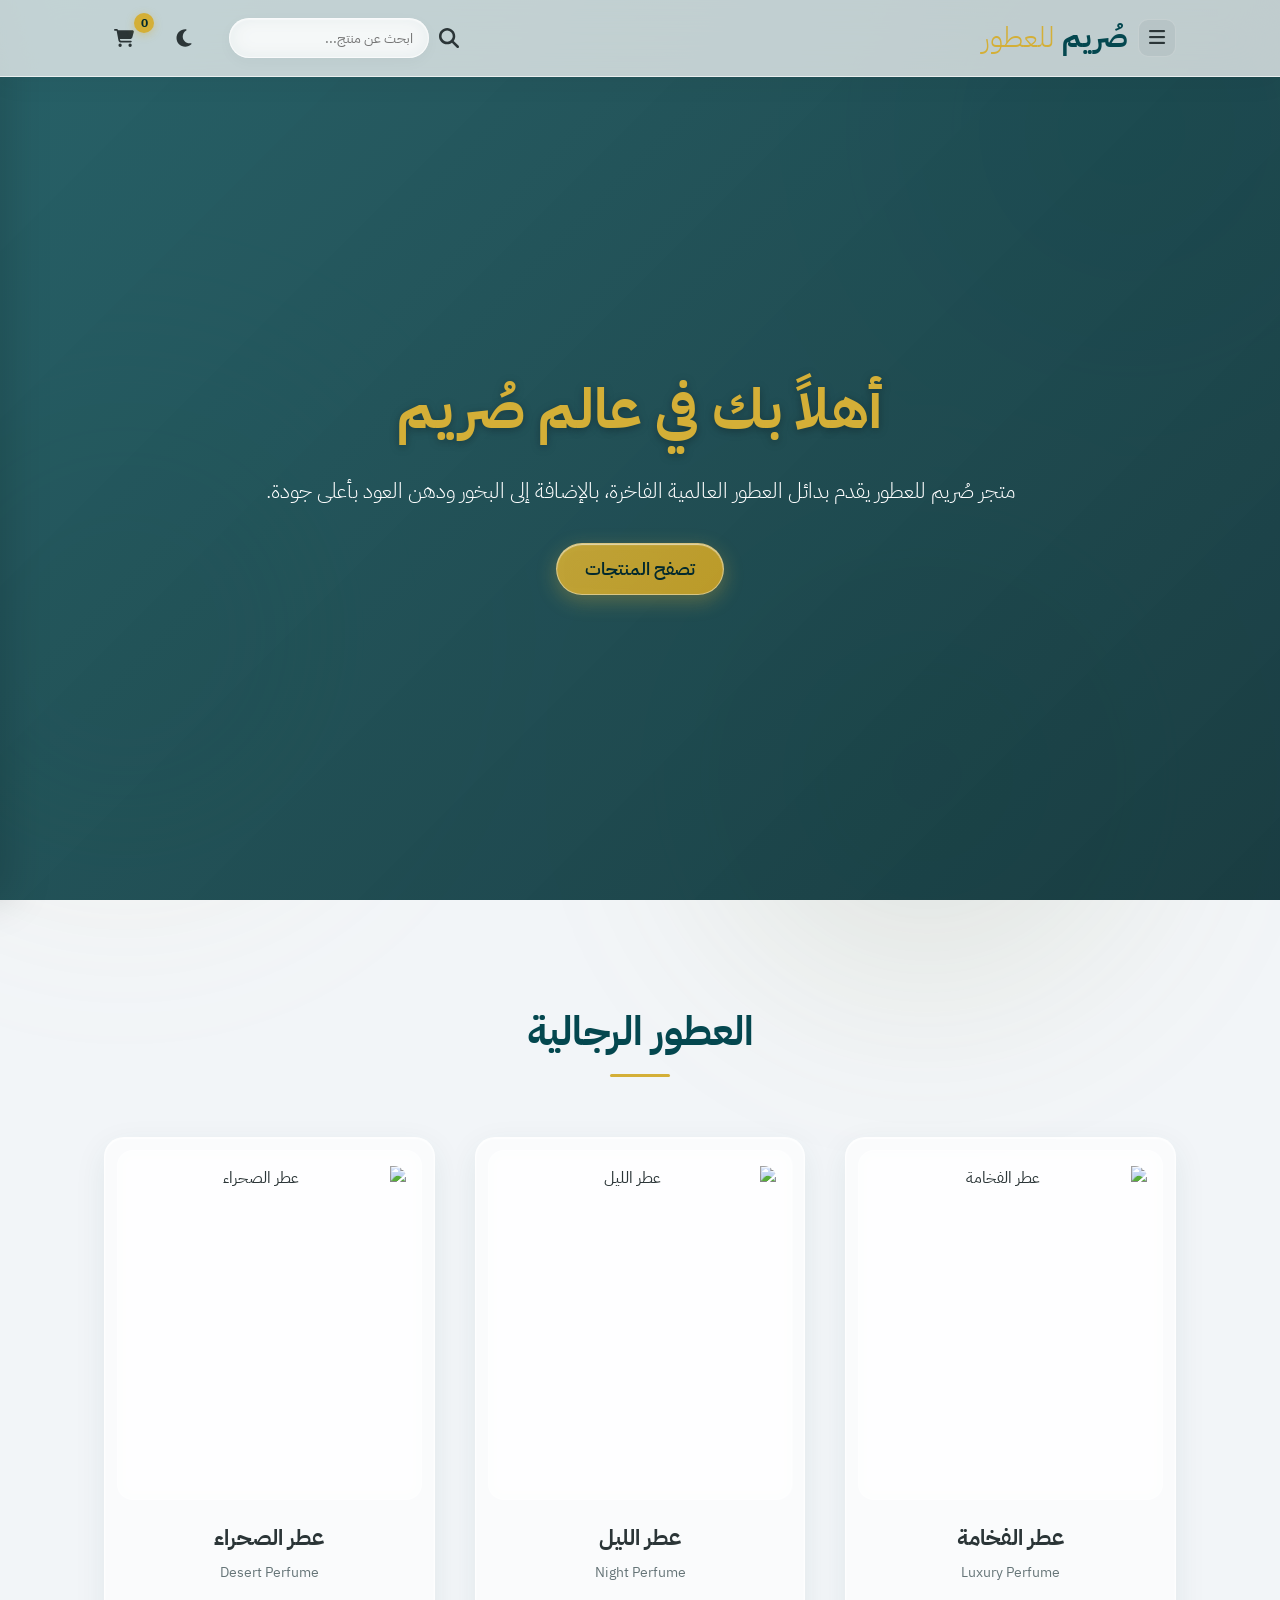
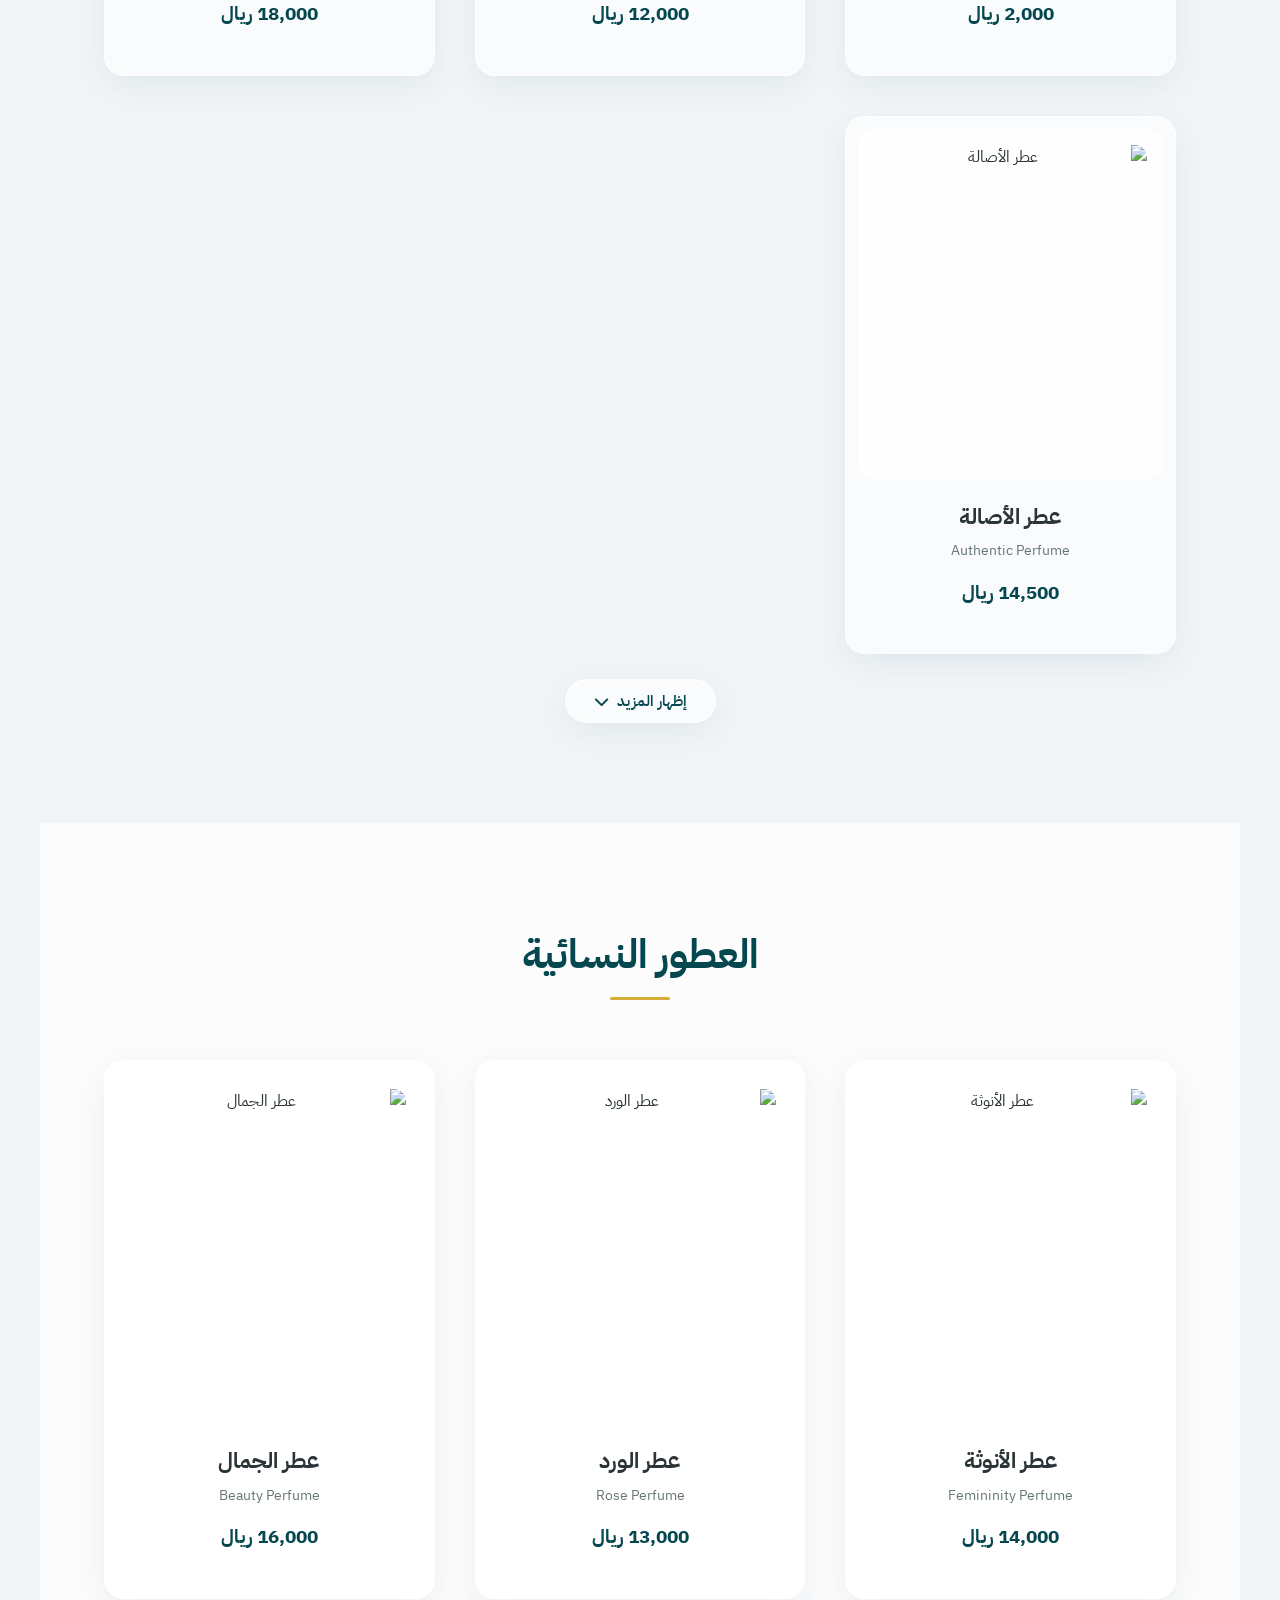
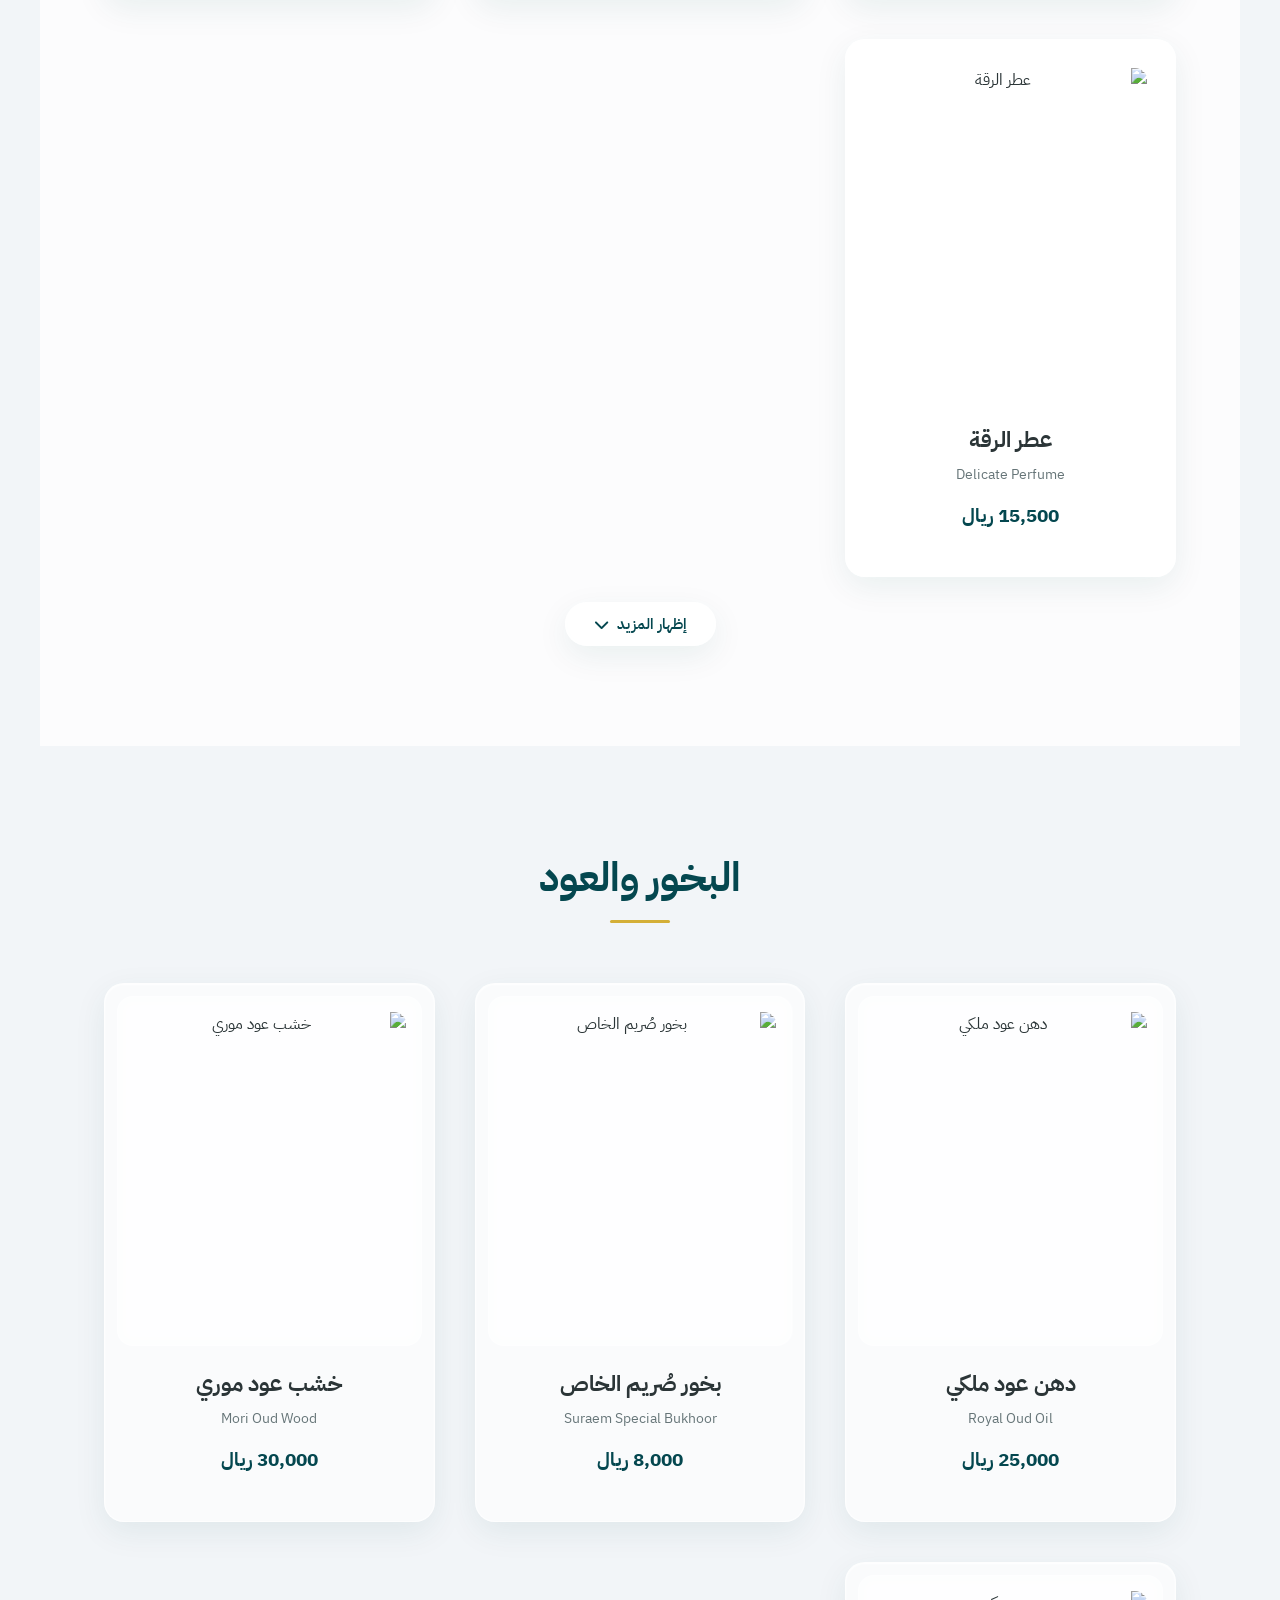
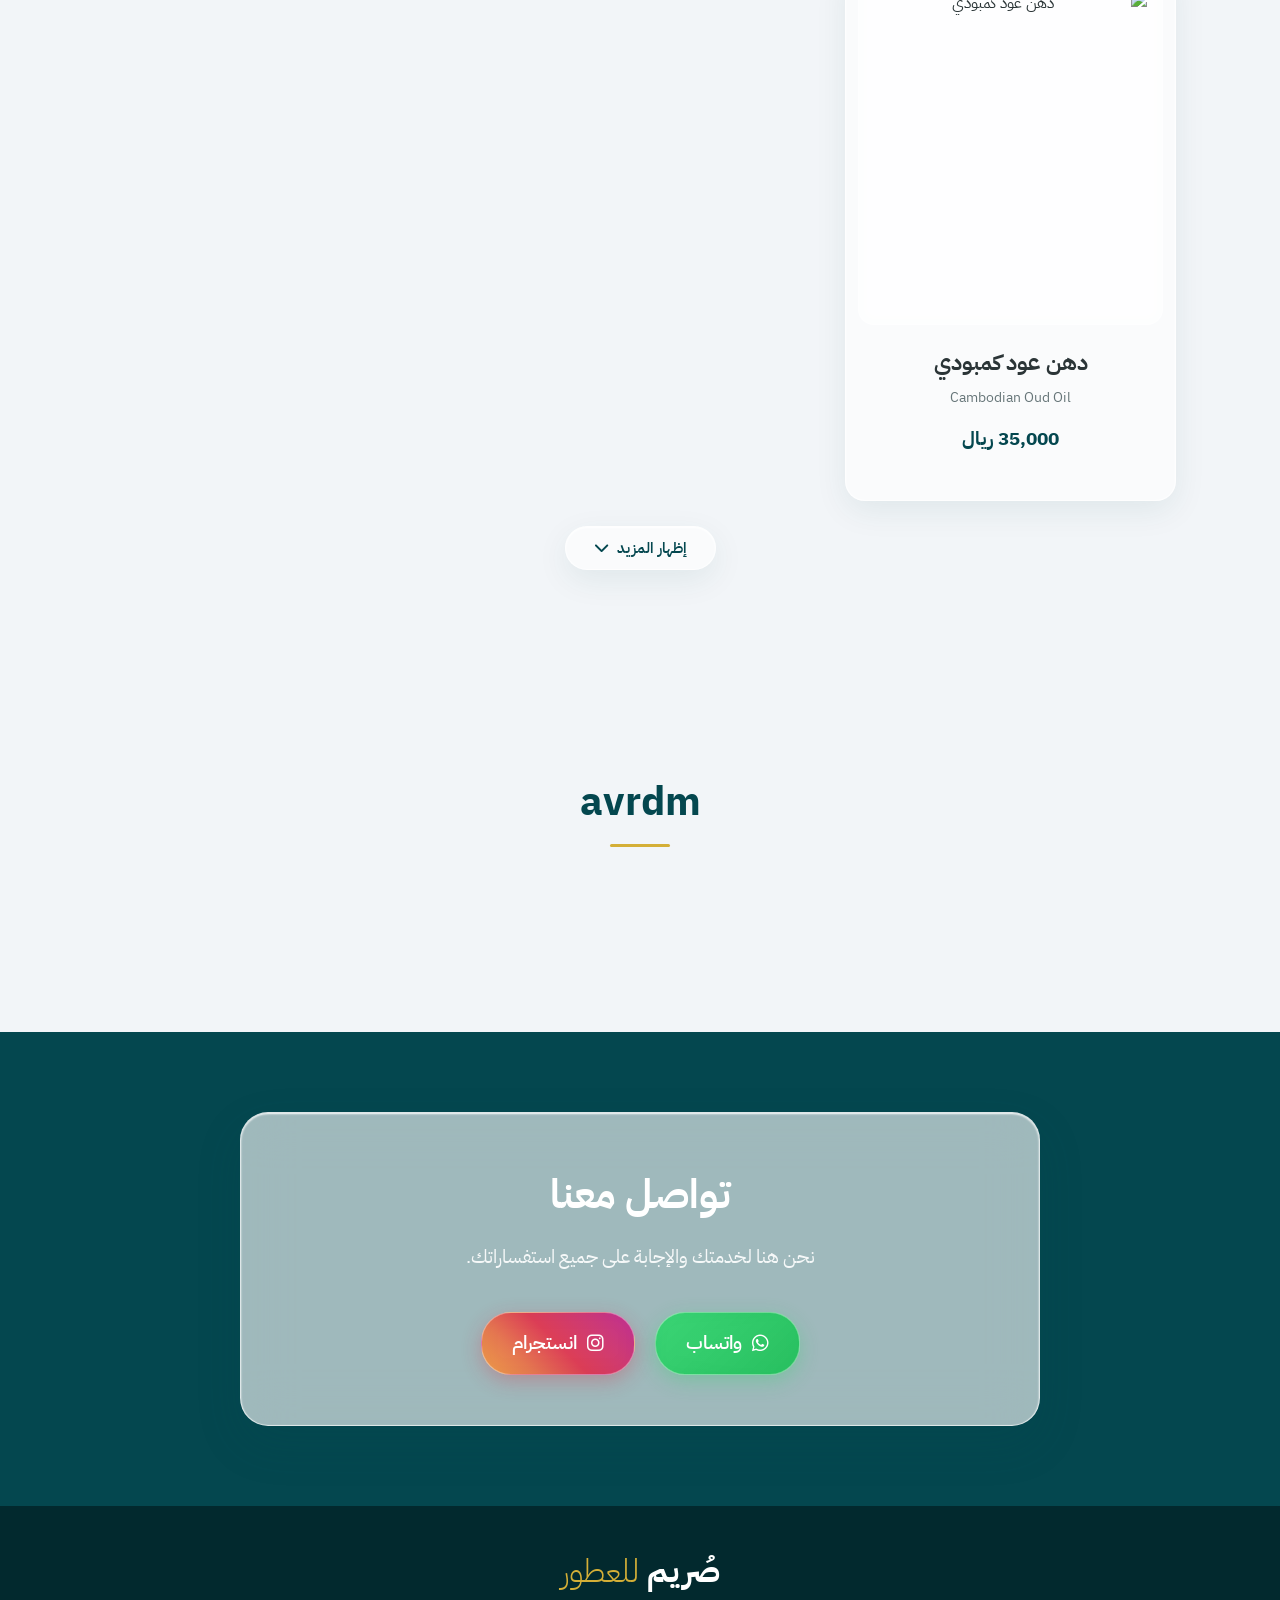
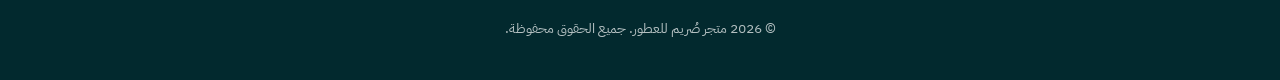
==== commit c8ccfea1: "Add files via upload" ====
--- a/index.html
+++ b/index.html
@@ -49,7 +49,6 @@
                 <li><a href="#women" data-target="women" class="nav-link scroll-link"><i class="fas fa-venus nav-icon"></i> عطور نسائية</a></li>
                 <li><a href="#oud" data-target="oud" class="nav-link scroll-link"><i class="fas fa-smog nav-icon"></i> بخور وعود</a></li>
                 <li><a href="#contact" data-target="contact" class="nav-link scroll-link"><i class="fas fa-envelope nav-icon"></i> تواصل بنا</a></li>
-                <li><a href="admin.html" id="admin-nav-link" class="nav-link admin-link"><i class="fas fa-user-shield nav-icon"></i> لوحة الإدارة</a></li>
             </ul>
 
             <div class="nav-actions">
@@ -214,6 +213,7 @@
     </footer>
 
     <!-- Scripts -->
+    <script src="data.js"></script>
     <script src="script.js"></script>
     <script>
         if ('serviceWorker' in navigator) {
